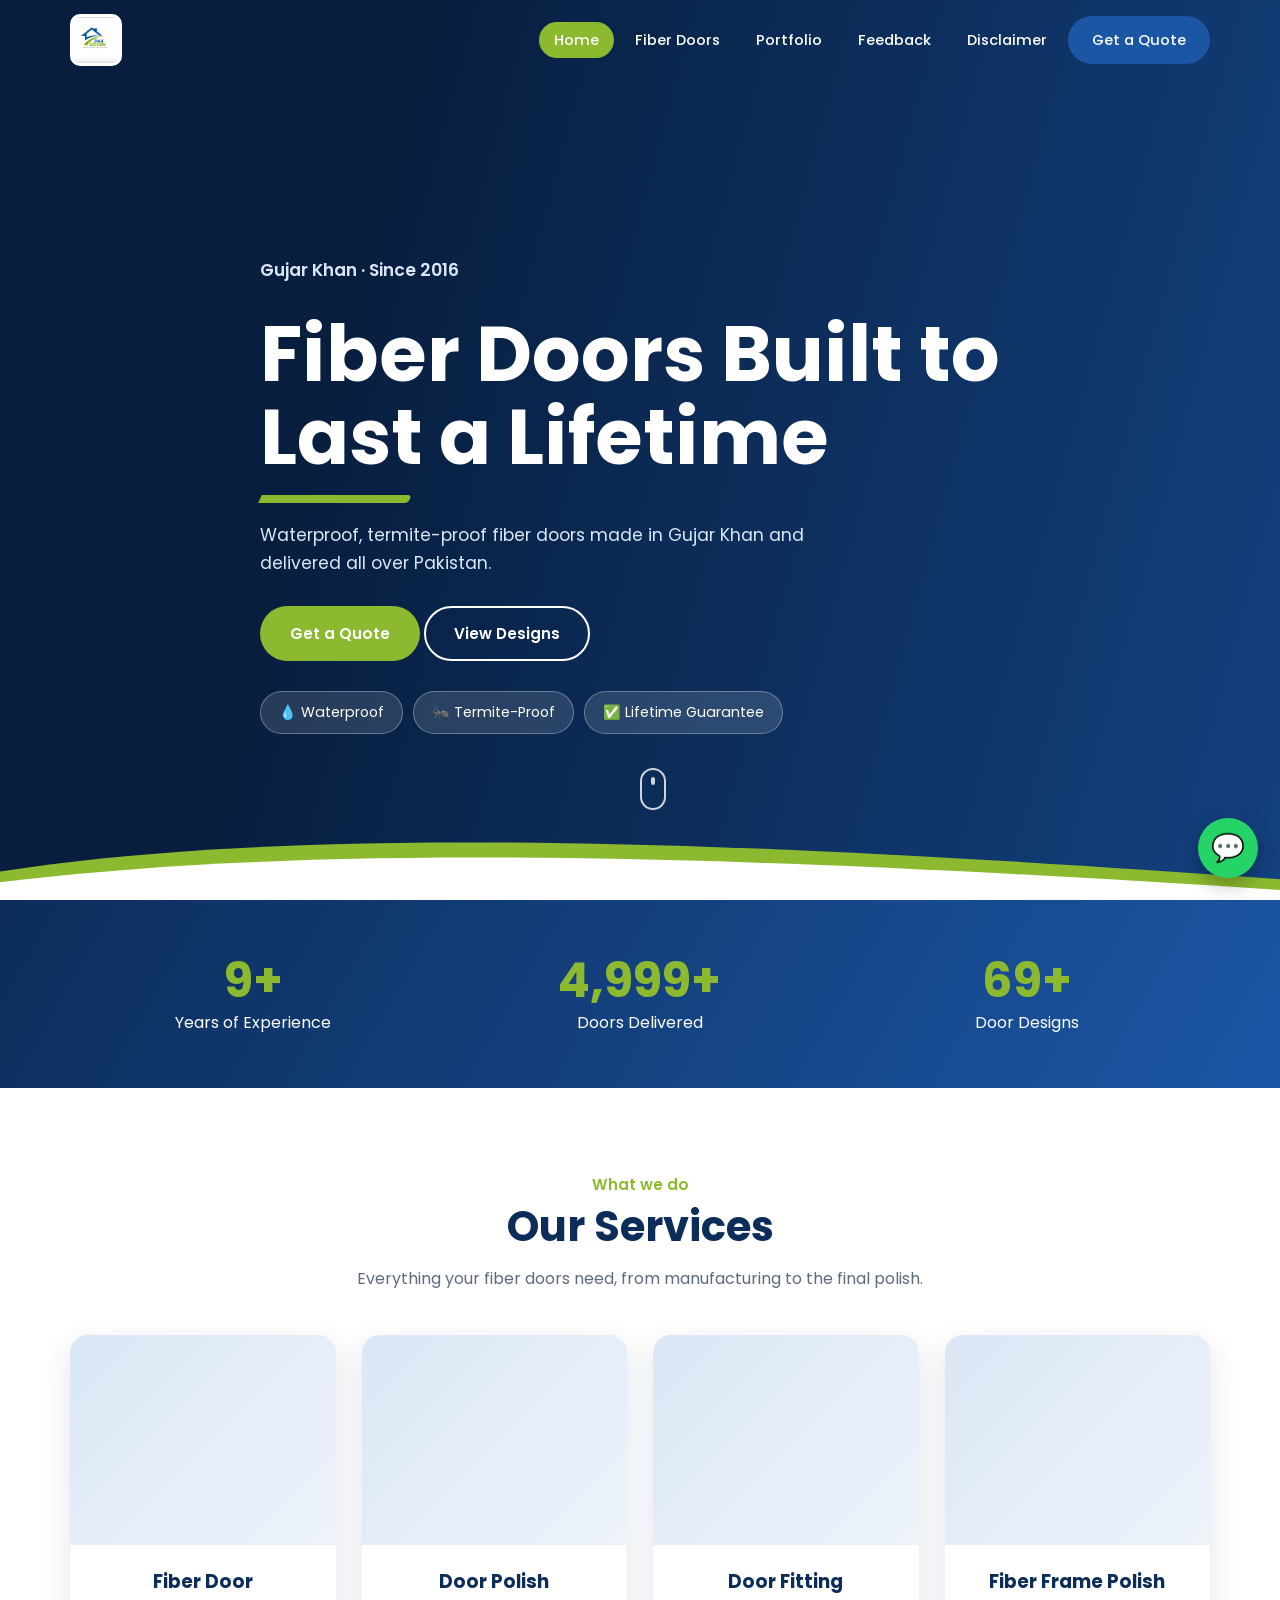
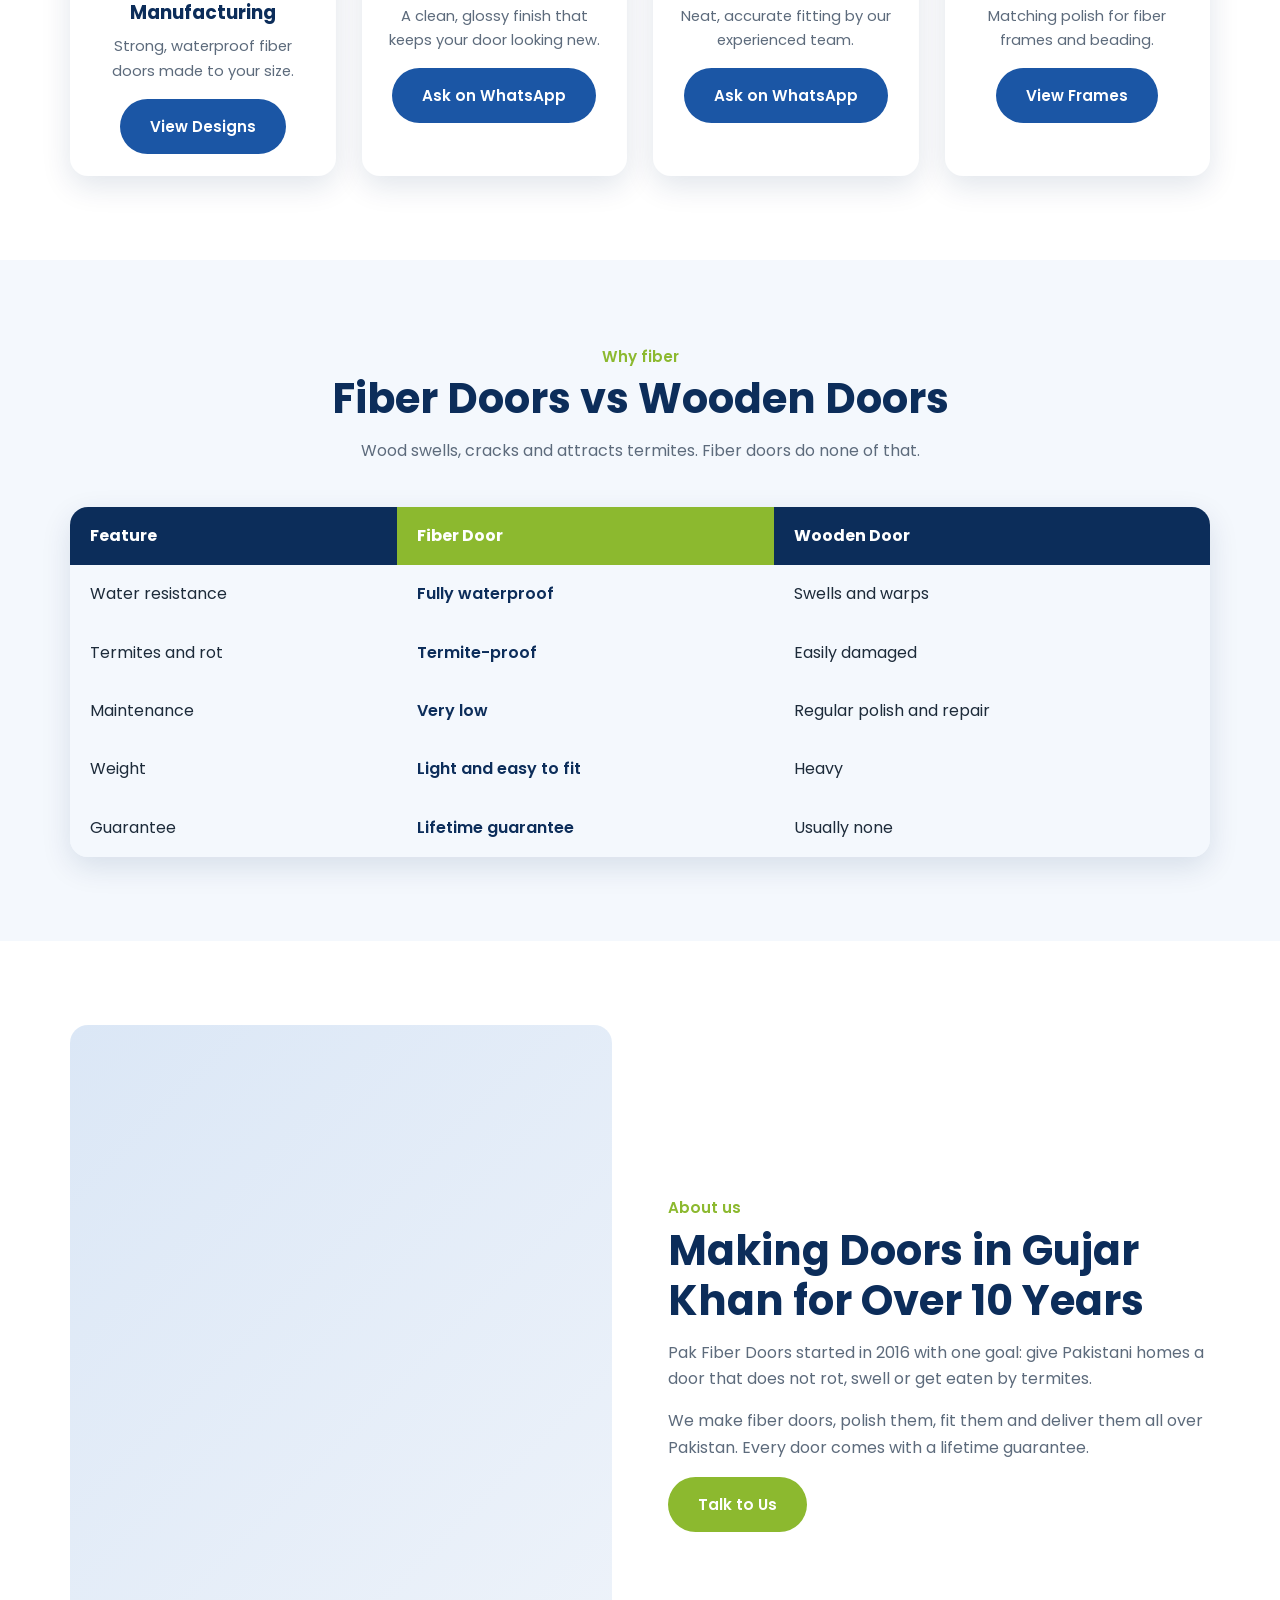
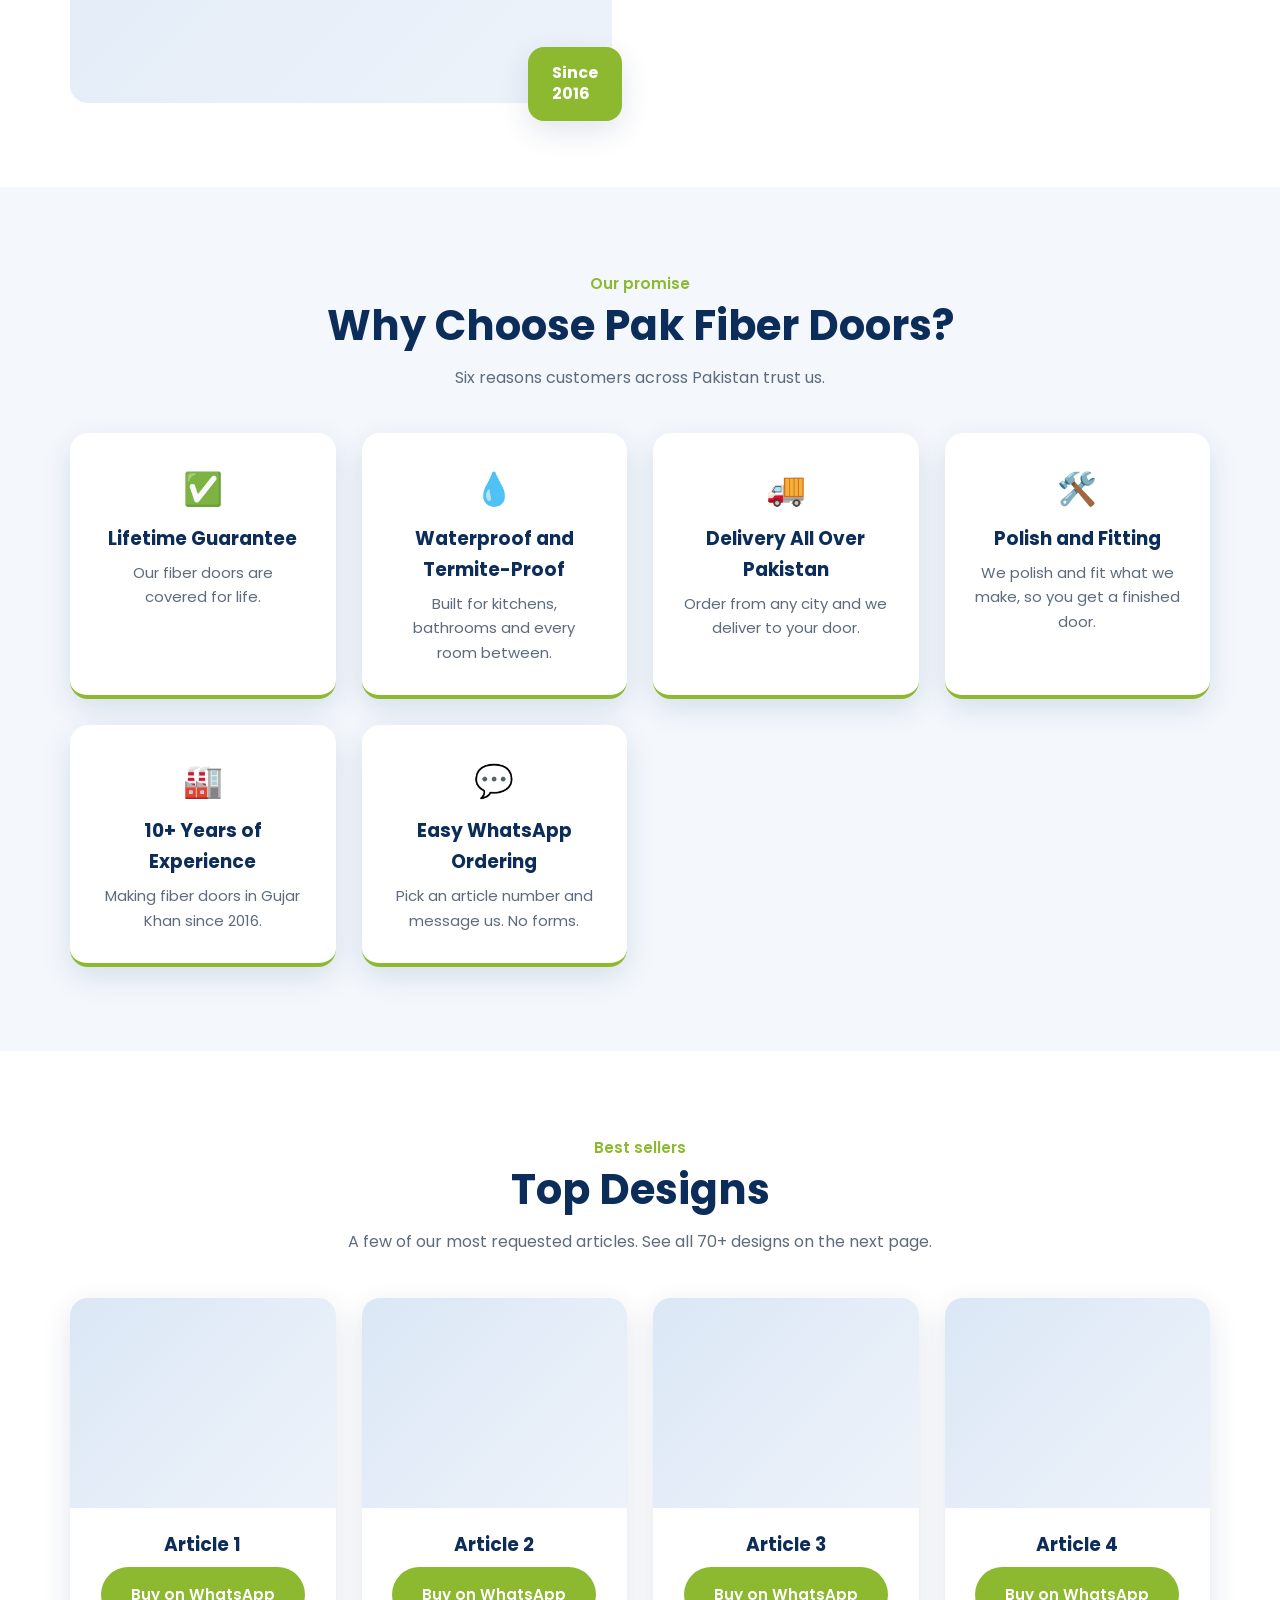
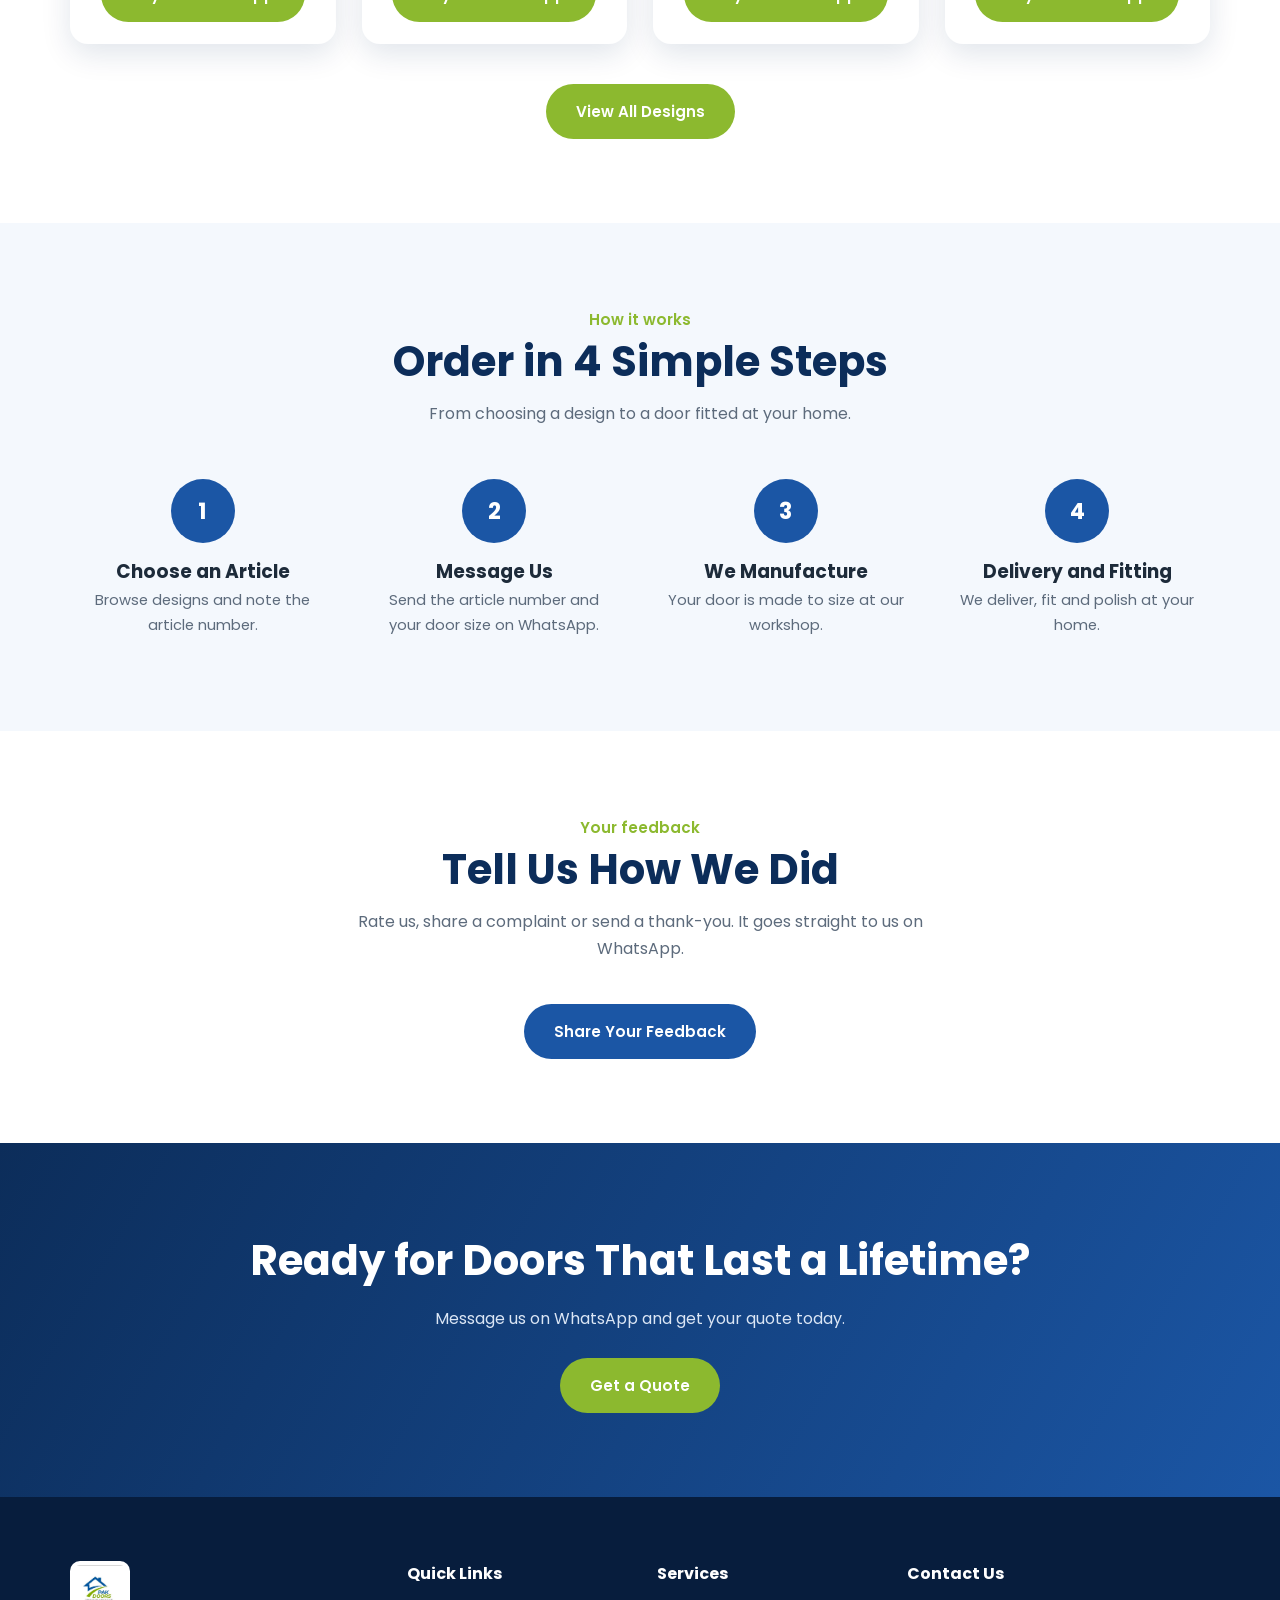
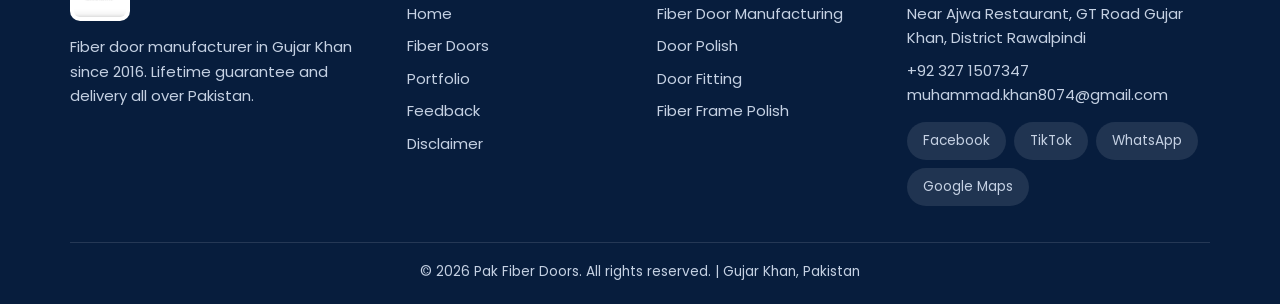
==== index.html @ 3a5806dc "Add initial index.html for Pak Fiber Doors website" ====
<!DOCTYPE html>
<html lang="en"><head><meta charset="UTF-8"><meta name="viewport" content="width=device-width,initial-scale=1">
<title>Pak Fiber Doors | Fiber Door Manufacturer in Gujar Khan, Rawalpindi</title>
<meta name="description" content="Pak Fiber Doors makes waterproof, termite-proof fiber doors in Gujar Khan since 2016. Lifetime guarantee, door polish, fitting and delivery all over Pakistan.">
<meta name="keywords" content="fiber doors Gujar Khan, fiber door manufacturer Pakistan, fiber doors Rawalpindi, waterproof doors, door polish, door fitting">
<meta name="theme-color" content="#1b56a5"><link rel="canonical" href="https://pakfiberdoors.com/"><link rel="icon" href="logo.png">
<meta property="og:type" content="website"><meta property="og:title" content="Pak Fiber Doors | Fiber Door Manufacturer in Gujar Khan"><meta property="og:description" content="Waterproof, termite-proof fiber doors with a lifetime guarantee. Delivery all over Pakistan."><meta property="og:url" content="https://pakfiberdoors.com/"><meta property="og:image" content="https://pakfiberdoors.com/heroimage.png">
<script type="application/ld+json">{"@context":"https://schema.org","@type":"LocalBusiness","name":"Pak Fiber Doors","url":"https://pakfiberdoors.com/","logo":"https://pakfiberdoors.com/logo.png","image":"https://pakfiberdoors.com/heroimage.png","telephone":"+923271507347","email":"muhammad.khan8074@gmail.com","foundingDate":"2016","description":"Fiber door manufacturer in Gujar Khan with delivery all over Pakistan.","address":{"@type":"PostalAddress","streetAddress":"Near Ajwa Restaurant, GT Road","addressLocality":"Gujar Khan","addressRegion":"Punjab","addressCountry":"PK"},"areaServed":"Pakistan","hasMap":"https://maps.app.goo.gl/4qoaEpdtwNsGnyup7","sameAs":["https://www.facebook.com/share/1GywPajAZC/","https://www.tiktok.com/@pak.fiber.door"]}</script>
<link rel="preconnect" href="https://fonts.googleapis.com"><link rel="preconnect" href="https://fonts.gstatic.com" crossorigin><link href="https://fonts.googleapis.com/css2?family=Poppins:wght@400;500;600;700&display=swap" rel="stylesheet"><link rel="stylesheet" href="style.css"></head>
<body data-p="home"><header id="nav"></header>
<main>
<section class="hero"><div class="w hc"><p class="tag up">Gujar Khan · Since 2016</p><h1 class="up" style="--d:.15s">Fiber Doors Built to Last a Lifetime</h1><p class="up" style="--d:.3s">Waterproof, termite-proof fiber doors made in Gujar Khan and delivered all over Pakistan.</p><div class="up" style="--d:.45s"><a class="btn b-g" data-wa="Hi! I want a quote from Pak Fiber Doors.">Get a Quote</a> <a class="btn b-o" href="fiber-doors.html">View Designs</a></div><div class="chs up" style="--d:.6s"><span class="ch">💧 Waterproof</span><span class="ch">🐜 Termite-Proof</span><span class="ch">✅ Lifetime Guarantee</span></div></div><div class="sd"></div><div class="sw"><svg viewBox="0 0 1440 90" preserveAspectRatio="none" width="100%" height="70"><path fill="#8cb92f" d="M0 90V52C320 -4 760 6 1440 62V90Z"/><path fill="#fff" d="M0 90V66C340 18 780 26 1440 76V90Z"/></svg></div></section>
<section class="st"><div class="w sg"><div class="rv"><b data-c="10" data-s="+">0</b>Years of Experience</div><div class="rv" style="--d:.15s"><b data-c="5000" data-s="+">0</b>Doors Delivered</div><div class="rv" style="--d:.3s"><b data-c="70" data-s="+">0</b>Door Designs</div></div></section>
<section id="services"><div class="w ctr"><span class="tag rv">What we do</span><h2 class="t rv">Our Services</h2><p class="rv">Everything your fiber doors need, from manufacturing to the final polish.</p>
<div class="g4">
<div class="cd rv"><div class="iw"><div style="background:url(card1.png) center/cover"></div></div><div class="tx"><h3>Fiber Door Manufacturing</h3><p>Strong, waterproof fiber doors made to your size.</p><a class="btn b-b" href="fiber-doors.html">View Designs</a></div></div>
<div class="cd rv" style="--d:.12s"><div class="iw"><div style="background:url(card2.png) center/cover"></div></div><div class="tx"><h3>Door Polish</h3><p>A clean, glossy finish that keeps your door looking new.</p><a class="btn b-b" data-wa="Hi! I want to know about the door polish service.">Ask on WhatsApp</a></div></div>
<div class="cd rv" style="--d:.24s"><div class="iw"><div style="background:url(card3.png) center/cover"></div></div><div class="tx"><h3>Door Fitting</h3><p>Neat, accurate fitting by our experienced team.</p><a class="btn b-b" data-wa="Hi! I want to know about the door fitting service.">Ask on WhatsApp</a></div></div>
<div class="cd rv" style="--d:.36s"><div class="iw"><div style="background:url(card4.png) center/cover"></div></div><div class="tx"><h3>Fiber Frame Polish</h3><p>Matching polish for fiber frames and beading.</p><a class="btn b-b" href="fiber-doors.html#frame">View Frames</a></div></div>
</div></div></section>
<section class="alt"><div class="w ctr"><span class="tag rv">Why fiber</span><h2 class="t rv">Fiber Doors vs Wooden Doors</h2><p class="rv">Wood swells, cracks and attracts termites. Fiber doors do none of that.</p>
<div class="tw rv"><table><tr><th>Feature</th><th class="f">Fiber Door</th><th>Wooden Door</th></tr><tr><td>Water resistance</td><td class="f">Fully waterproof</td><td>Swells and warps</td></tr><tr><td>Termites and rot</td><td class="f">Termite-proof</td><td>Easily damaged</td></tr><tr><td>Maintenance</td><td class="f">Very low</td><td>Regular polish and repair</td></tr><tr><td>Weight</td><td class="f">Light and easy to fit</td><td>Heavy</td></tr><tr><td>Guarantee</td><td class="f">Lifetime guarantee</td><td>Usually none</td></tr></table></div></div></section>
<section><div class="w ab"><div class="pic rv l"><div><img src="about.png" alt="Pak Fiber Doors workshop in Gujar Khan" loading="lazy" onerror="this.style.display='none'"></div><span class="bdg">Since<br>2016</span></div><div class="rv r"><span class="tag">About us</span><h2 class="t">Making Doors in Gujar Khan for Over 10 Years</h2><p>Pak Fiber Doors started in 2016 with one goal: give Pakistani homes a door that does not rot, swell or get eaten by termites.</p><p>We make fiber doors, polish them, fit them and deliver them all over Pakistan. Every door comes with a lifetime guarantee.</p><a class="btn b-g" data-wa="Hi! I want to know more about Pak Fiber Doors.">Talk to Us</a></div></div></section>
<section class="alt"><div class="w ctr"><span class="tag rv">Our promise</span><h2 class="t rv">Why Choose Pak Fiber Doors?</h2><p class="rv">Six reasons customers across Pakistan trust us.</p>
<div class="g4 wc"><div class="cd rv"><em>✅</em><h3>Lifetime Guarantee</h3><p>Our fiber doors are covered for life.</p></div><div class="cd rv" style="--d:.1s"><em>💧</em><h3>Waterproof and Termite-Proof</h3><p>Built for kitchens, bathrooms and every room between.</p></div><div class="cd rv" style="--d:.2s"><em>🚚</em><h3>Delivery All Over Pakistan</h3><p>Order from any city and we deliver to your door.</p></div><div class="cd rv" style="--d:.3s"><em>🛠️</em><h3>Polish and Fitting</h3><p>We polish and fit what we make, so you get a finished door.</p></div><div class="cd rv" style="--d:.4s"><em>🏭</em><h3>10+ Years of Experience</h3><p>Making fiber doors in Gujar Khan since 2016.</p></div><div class="cd rv" style="--d:.5s"><em>💬</em><h3>Easy WhatsApp Ordering</h3><p>Pick an article number and message us. No forms.</p></div></div></div></section>
<section><div class="w ctr"><span class="tag rv">Best sellers</span><h2 class="t rv">Top Designs</h2><p class="rv">A few of our most requested articles. See all 70+ designs on the next page.</p>
<div class="g4" id="top"></div><div class="rv" style="margin-top:40px"><a class="btn b-g" href="fiber-doors.html">View All Designs</a></div></div></section>
<section class="alt"><div class="w ctr"><span class="tag rv">How it works</span><h2 class="t rv">Order in 4 Simple Steps</h2><p class="rv">From choosing a design to a door fitted at your home.</p>
<div class="g4"><div class="stp rv"><i>1</i><h3>Choose an Article</h3><p>Browse designs and note the article number.</p></div><div class="stp rv" style="--d:.15s"><i>2</i><h3>Message Us</h3><p>Send the article number and your door size on WhatsApp.</p></div><div class="stp rv" style="--d:.3s"><i>3</i><h3>We Manufacture</h3><p>Your door is made to size at our workshop.</p></div><div class="stp rv" style="--d:.45s"><i>4</i><h3>Delivery and Fitting</h3><p>We deliver, fit and polish at your home.</p></div></div></div></section>
<section><div class="w ctr"><span class="tag rv">Your feedback</span><h2 class="t rv">Tell Us How We Did</h2><p class="rv">Rate us, share a complaint or send a thank-you. It goes straight to us on WhatsApp.</p><a class="btn b-b rv" href="feedback.html">Share Your Feedback</a></div></section>
<section class="cta"><div class="w"><h2 class="rv">Ready for Doors That Last a Lifetime?</h2><p class="rv">Message us on WhatsApp and get your quote today.</p><a class="btn b-g rv" data-wa="Hi! I want a quote from Pak Fiber Doors.">Get a Quote</a></div></section>
</main><footer class="ft" id="foot"></footer>
<script src="script.js"></script>
<script>$('#top').innerHTML=[1,2,3,4].map(i=>`<div class="cd rv" style="--d:${i*.1}s"><div class="iw"><img src="article${i}.png" alt="Fiber door Article ${i} - Pak Fiber Doors" loading="lazy" onerror="this.style.opacity=0"></div><div class="tx"><h3>Article ${i}</h3><a class="btn b-g" target="_blank" rel="noopener" href="${L('Hi! I want to buy Article '+i+'.')}">Buy on WhatsApp</a></div></div>`).join('');$$('#top .rv').forEach(e=>io.observe(e))</script>
</body></html>
---- style.css ----
:root{--b:#1b56a5;--bd:#0c2d5a;--g:#8cb92f;--gd:#6f9a1c;--bg:#f4f8fd;--tx:#1d2b3a;--mu:#5d6b7c;--r:18px;--sh:0 10px 30px rgba(12,45,90,.12)}
*{margin:0;padding:0;box-sizing:border-box}html{scroll-behavior:smooth}
body{font-family:'Poppins',system-ui,sans-serif;color:var(--tx);line-height:1.65;overflow-x:hidden;background:#fff}
img{max-width:100%;display:block}a{text-decoration:none;color:inherit}ul{list-style:none}
.w{max-width:1180px;margin:auto;padding:0 20px}section{padding:84px 0}
.tag{color:var(--g);font-weight:600;font-size:.95rem}
h2.t{font-size:clamp(1.8rem,4vw,2.6rem);color:var(--bd);margin:4px 0 14px;line-height:1.2}
.ctr{text-align:center}.ctr>p{max-width:620px;margin:0 auto 42px;color:var(--mu)}
.btn{display:inline-flex;align-items:center;gap:8px;padding:13px 28px;border-radius:50px;font-weight:600;border:2px solid transparent;cursor:pointer;transition:.3s;font-size:.95rem;font-family:inherit}
.b-g{background:var(--g);color:#fff}.b-g:hover{background:var(--gd);transform:translateY(-3px);box-shadow:0 8px 22px rgba(140,185,47,.55)}
.b-o{border-color:#fff;color:#fff}.b-o:hover{background:#fff;color:var(--b);transform:translateY(-3px)}
.b-b{background:var(--b);color:#fff}.b-b:hover{background:var(--bd);transform:translateY(-3px)}
#nav{position:fixed;top:0;left:0;right:0;z-index:100;transition:.35s;padding:14px 0}
#nav.sc{background:rgba(255,255,255,.96);box-shadow:0 4px 20px rgba(0,0,0,.09);padding:7px 0;backdrop-filter:blur(8px)}
.nv{display:flex;align-items:center;justify-content:space-between}.nv img{height:52px;background:#fff;border-radius:10px;padding:3px}
.nl{display:flex;gap:6px;align-items:center}.nl a{padding:8px 15px;border-radius:30px;font-weight:500;font-size:.92rem;color:#fff;transition:.3s}
#nav.sc .nl a{color:var(--bd)}.nl a:hover,.nl a.on{background:var(--g);color:#fff!important}.nl a.btn{background:var(--b);color:#fff!important;padding:10px 22px}
.hb{display:none;background:none;border:0;color:#fff;font-size:1.9rem;cursor:pointer;z-index:102}#nav.sc .hb{color:var(--bd)}.hb.o{color:#fff!important}
.hero{min-height:100vh;display:flex;align-items:center;position:relative;color:#fff;background:var(--bd);overflow:hidden}
.hero::before{content:'';position:absolute;inset:0;background:url(heroimage.png) center/cover;animation:kb 20s ease-in-out infinite alternate}
.hero::after{content:'';position:absolute;inset:0;background:linear-gradient(105deg,rgba(7,29,61,.94) 28%,rgba(27,86,165,.5))}
.hc{position:relative;z-index:2;padding-top:90px}.hc p{max-width:560px;font-size:1.08rem;color:#dbe6f5;margin-bottom:28px}
.hero h1{font-size:clamp(2.5rem,7vw,4.8rem);line-height:1.08;margin:12px 0 18px;max-width:760px}
.hero h1::after{content:'';display:block;width:150px;height:8px;margin-top:16px;border-radius:0 40px 40px 0;background:var(--g);transform:skewX(-25deg);animation:gr 1.2s .9s both}
.chs{display:flex;flex-wrap:wrap;gap:10px;margin-top:30px}.ch{padding:9px 18px;border-radius:40px;background:rgba(255,255,255,.13);backdrop-filter:blur(8px);border:1px solid rgba(255,255,255,.3);font-size:.88rem}
.sw{position:absolute;bottom:-1px;left:0;width:100%;line-height:0;z-index:3}.sd{position:absolute;bottom:90px;left:50%;width:26px;height:42px;border:2px solid #fff;border-radius:20px;z-index:3;opacity:.8}.sd::after{content:'';position:absolute;top:7px;left:50%;width:4px;height:8px;margin-left:-2px;background:#fff;border-radius:3px;animation:sc 1.6s infinite}
.bn{padding:150px 0 90px;text-align:center;color:#fff;position:relative;background:var(--bd)}.bn::before{content:'';position:absolute;inset:0;background:linear-gradient(120deg,rgba(7,29,61,.95),rgba(27,86,165,.85)),url(heroimage.png) center/cover}.bn .w{position:relative}.bn h1{font-size:clamp(2rem,5vw,3.2rem)}.bn p{color:#dbe6f5;max-width:600px;margin:10px auto 0}
.st{background:linear-gradient(120deg,var(--bd),var(--b));color:#fff;padding:52px 0}.sg{display:grid;grid-template-columns:repeat(3,1fr);gap:20px;text-align:center}.sg b{display:block;font-size:clamp(2rem,5vw,3rem);color:var(--g);line-height:1.2}
.g4{display:grid;grid-template-columns:repeat(auto-fit,minmax(250px,1fr));gap:26px}
.cd{background:#fff;border-radius:var(--r);box-shadow:var(--sh);overflow:hidden;transition:.4s}.cd:hover{transform:translateY(-10px);box-shadow:0 22px 44px rgba(12,45,90,.2)}
.iw{overflow:hidden;height:210px;background:linear-gradient(135deg,#dbe7f6,#eef3fa)}.iw img,.iw div{width:100%;height:100%;object-fit:cover;transition:.6s}.cd:hover .iw img,.cd:hover .iw div{transform:scale(1.1)}
.tx{padding:22px}.tx h3{color:var(--bd);margin-bottom:6px}.tx p{color:var(--mu);font-size:.92rem;margin-bottom:16px}
.tw{overflow-x:auto;border-radius:var(--r);box-shadow:var(--sh)}table{width:100%;border-collapse:collapse;min-width:560px}th,td{padding:16px 20px;text-align:left}th{background:var(--bd);color:#fff}th.f{background:var(--g)}tr:nth-child(even) td{background:var(--bg)}td.f{font-weight:600;color:var(--bd)}
.ab{display:grid;grid-template-columns:1fr 1fr;gap:56px;align-items:center}.pic{position:relative}.pic div{aspect-ratio:4/5;border-radius:var(--r);background:linear-gradient(135deg,#dbe7f6,#eef3fa);overflow:hidden}.pic img{width:100%;height:100%;object-fit:cover}
.bdg{position:absolute;bottom:-18px;right:-10px;background:var(--g);color:#fff;padding:16px 24px;border-radius:16px;font-weight:700;box-shadow:var(--sh);animation:fl 3s ease-in-out infinite;line-height:1.3}
.ab p{color:var(--mu);margin-bottom:16px}.alt{background:var(--bg)}
.wc .cd{padding:30px;border-bottom:4px solid var(--g)}.wc em{font-style:normal;font-size:2rem;display:block;margin-bottom:8px}.wc h3{color:var(--bd);margin-bottom:6px}.wc p{color:var(--mu);font-size:.93rem}
.stp{text-align:center;padding:10px}.stp i{display:grid;place-items:center;width:64px;height:64px;margin:0 auto 14px;border-radius:50%;background:var(--b);color:#fff;font:700 1.4rem 'Poppins';font-style:normal;transition:.4s}.stp:hover i{background:var(--g);transform:rotate(360deg)}.stp p{color:var(--mu);font-size:.92rem}
.cta{background:linear-gradient(120deg,var(--bd),var(--b));color:#fff;text-align:center;padding:84px 0}.cta h2{font-size:clamp(1.8rem,4vw,2.6rem);margin-bottom:10px}.cta p{color:#dbe6f5;margin-bottom:26px}
.ft{background:#071d3d;color:#c5d1e3;padding:64px 0 20px}.fg{display:grid;grid-template-columns:1.4fr 1fr 1fr 1.4fr;gap:34px}.ft h4{color:#fff;margin-bottom:14px}.ft li,.ft p{margin-bottom:8px;font-size:.93rem}.ft a:hover{color:var(--g)}
.so{display:flex;flex-wrap:wrap;gap:8px;margin-top:14px}.so a{padding:8px 16px;border-radius:30px;background:rgba(255,255,255,.1);font-size:.85rem;transition:.3s}.so a:hover{background:var(--g);color:#fff;transform:translateY(-3px)}
.cp{border-top:1px solid rgba(255,255,255,.12);margin-top:36px;padding-top:18px;text-align:center;font-size:.85rem}
.wa{position:fixed;bottom:22px;right:22px;width:60px;height:60px;border-radius:50%;background:#25d366;display:grid;place-items:center;font-size:1.7rem;z-index:90;box-shadow:0 6px 20px rgba(0,0,0,.3);animation:pl 2s infinite}.wa:hover{transform:scale(1.12)}
.up2{position:fixed;bottom:94px;right:30px;width:44px;height:44px;border-radius:50%;background:var(--b);color:#fff;border:0;cursor:pointer;font-size:1.2rem;z-index:90;opacity:0;pointer-events:none;transition:.3s}.up2.s{opacity:1;pointer-events:auto}
.rv{opacity:0;transform:translateY(40px);transition:opacity .8s,transform .8s;transition-delay:var(--d,0s)}.rv.l{transform:translateX(-50px)}.rv.r{transform:translateX(50px)}.rv.in{opacity:1;transform:none}
.up{opacity:0;animation:up .9s var(--d,0s) forwards}
.tl{display:flex;flex-wrap:wrap;gap:14px;justify-content:space-between;align-items:center;margin-bottom:30px}.fl button{padding:10px 22px;border-radius:30px;border:2px solid var(--b);background:#fff;color:var(--b);font:600 .92rem 'Poppins';cursor:pointer;transition:.3s;margin:3px}.fl button.on,.fl button:hover{background:var(--b);color:#fff}
.tl input{padding:12px 20px;border-radius:30px;border:2px solid #d5e0ee;font:inherit;min-width:230px;outline:0}.tl input:focus{border-color:var(--g)}
.art{animation:pop .5s}.art .iw{height:auto;aspect-ratio:3/4;cursor:zoom-in}.art .tx{text-align:center}.art .btn{padding:10px 20px;font-size:.88rem}.em{display:none;text-align:center;color:var(--mu);padding:40px}
.pg{display:grid;grid-template-columns:repeat(auto-fill,minmax(220px,1fr));grid-auto-rows:200px;grid-auto-flow:dense;gap:14px}
.pg a{border-radius:14px;overflow:hidden;position:relative;background:linear-gradient(135deg,#dbe7f6,#eef3fa);cursor:zoom-in;display:block}.pg img{width:100%;height:100%;object-fit:cover;transition:.6s}.pg a:hover img{transform:scale(1.1)}
.pg a::after{content:'🔍';position:absolute;inset:0;display:grid;place-items:center;font-size:1.8rem;background:rgba(12,45,90,.45);opacity:0;transition:.3s}.pg a:hover::after{opacity:1}
.pg .t{grid-row:span 2}.pg .w2{grid-column:span 2}.pg .bx{grid-column:span 2;grid-row:span 2}
#lb{position:fixed;inset:0;background:rgba(5,20,45,.95);z-index:300;display:none;align-items:center;justify-content:center;flex-direction:column;gap:14px;padding:20px}#lb.o{display:flex}
#lb img{max-width:92vw;max-height:74vh;border-radius:12px;animation:zi .3s}#lb b{color:#fff;font-size:1.1rem}
#lb button{position:absolute;background:rgba(255,255,255,.15);color:#fff;border:0;width:48px;height:48px;border-radius:50%;font-size:1.5rem;cursor:pointer;transition:.3s}#lb button:hover{background:var(--g)}.lx{top:20px;right:20px}.lp{left:16px;top:50%}.ln{right:16px;top:50%}
.leg{max-width:860px;margin:auto}.leg h2{color:var(--bd);margin:28px 0 8px;font-size:1.3rem}.leg p{color:var(--mu)}
a:focus-visible,button:focus-visible,input:focus-visible{outline:3px solid var(--g);outline-offset:3px}
@keyframes kb{to{transform:scale(1.12)}}@keyframes up{from{opacity:0;transform:translateY(35px)}to{opacity:1;transform:none}}@keyframes gr{from{width:0}to{width:150px}}
@keyframes sc{50%{transform:translateY(12px);opacity:.2}}@keyframes fl{50%{transform:translateY(-8px)}}@keyframes pop{from{opacity:0;transform:scale(.92)}}@keyframes zi{from{opacity:0;transform:scale(.9)}}
@keyframes pl{0%{box-shadow:0 0 0 0 rgba(37,211,102,.6)}100%{box-shadow:0 0 0 22px rgba(37,211,102,0)}}
@media(max-width:860px){.hb{display:block}.nl{position:fixed;top:0;right:-100%;height:100vh;width:78%;background:var(--bd);flex-direction:column;justify-content:center;gap:12px;transition:.4s;z-index:101}.nl.o{right:0}.nl a{color:#fff!important;font-size:1.1rem}.ab,.fg{grid-template-columns:1fr}.sd{display:none}section{padding:60px 0}.pg{grid-template-columns:repeat(auto-fill,minmax(150px,1fr));grid-auto-rows:150px}}
@media(prefers-reduced-motion:reduce){*,::before,::after{animation:none!important;transition:none!important}.rv,.up{opacity:1;transform:none}}
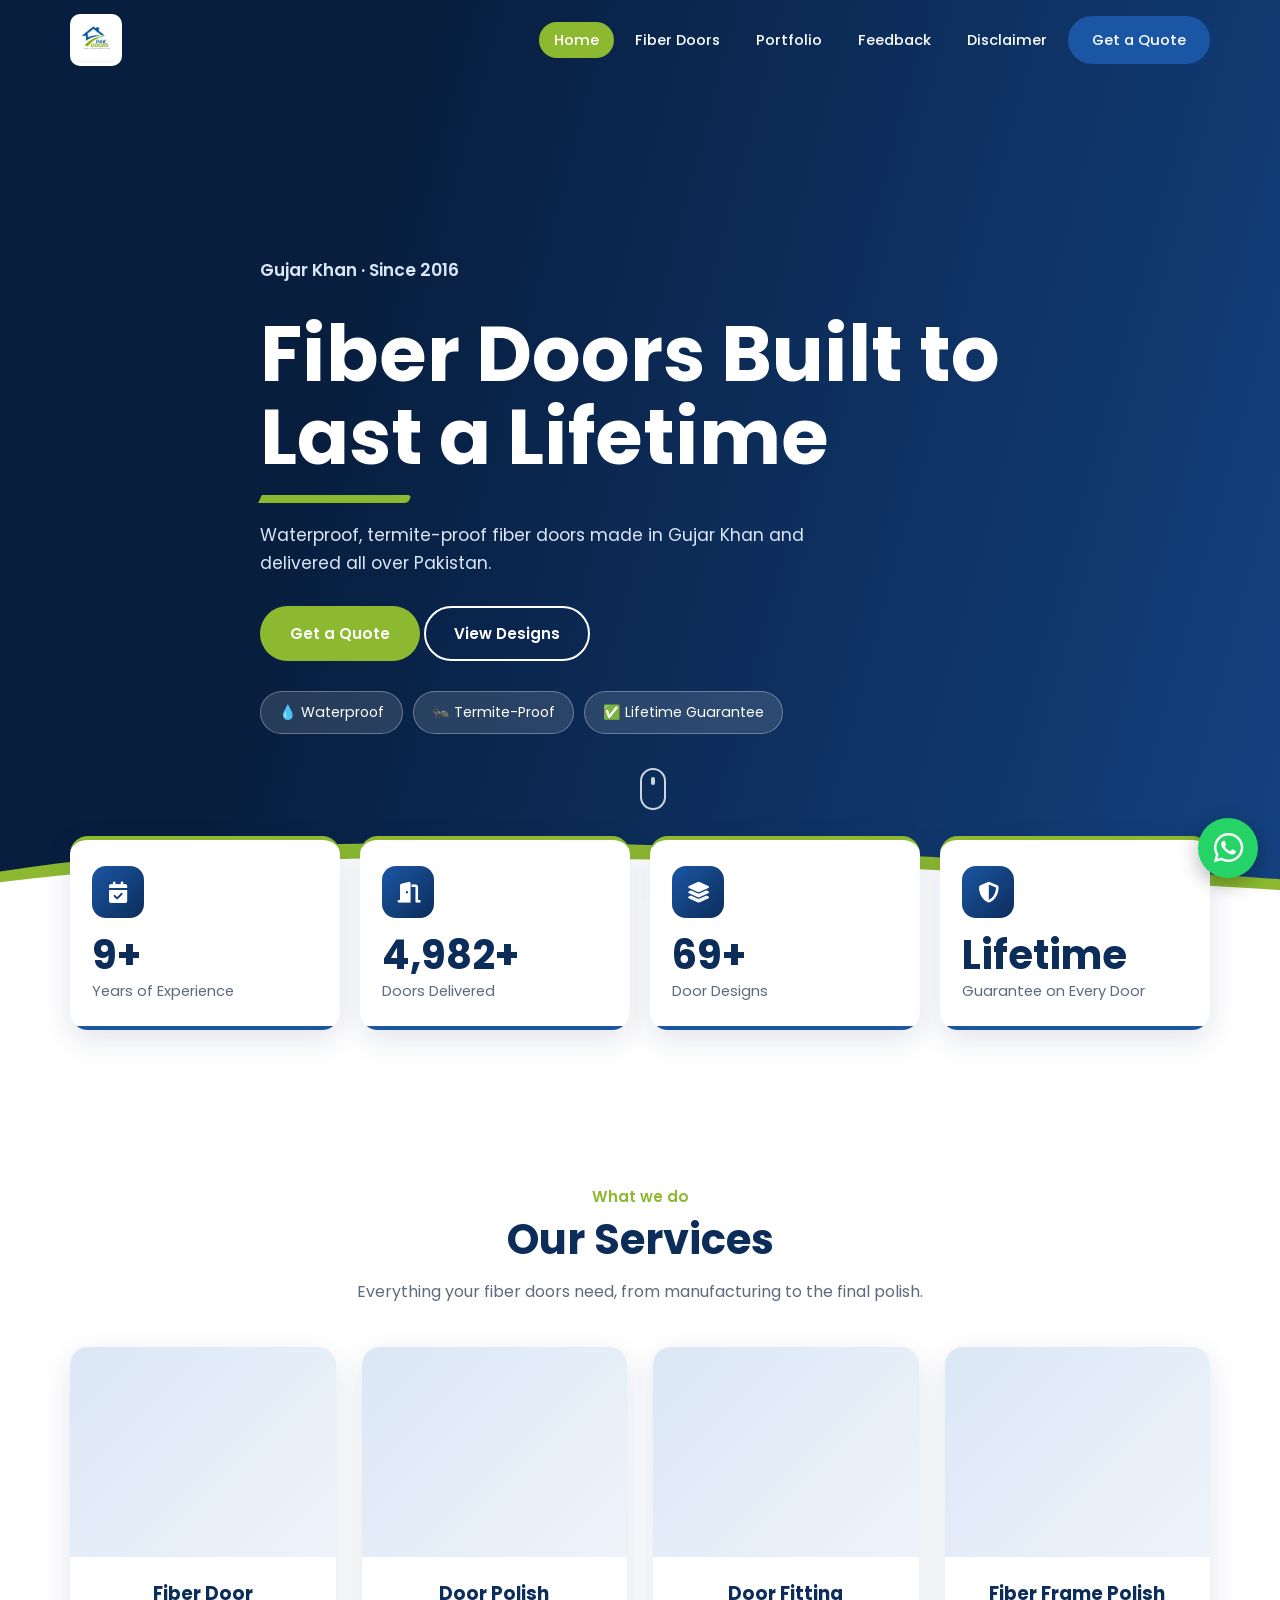
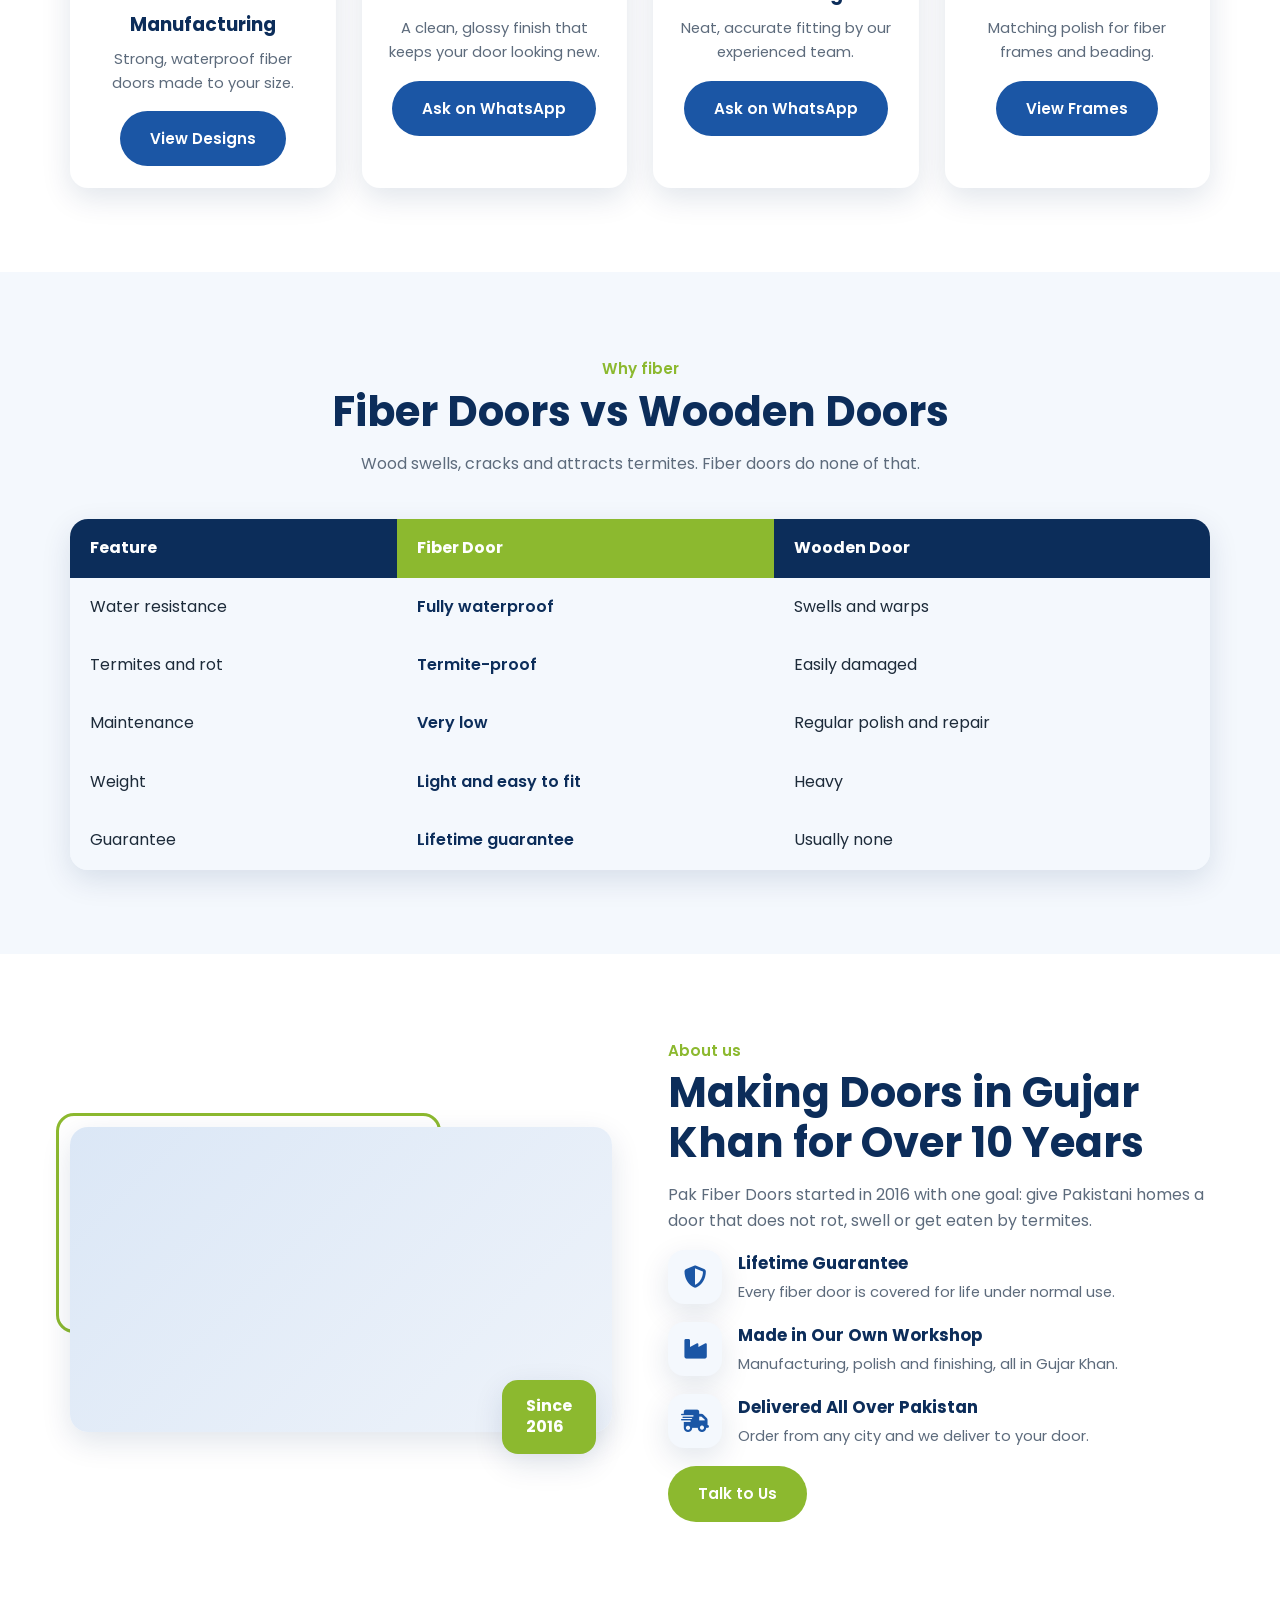
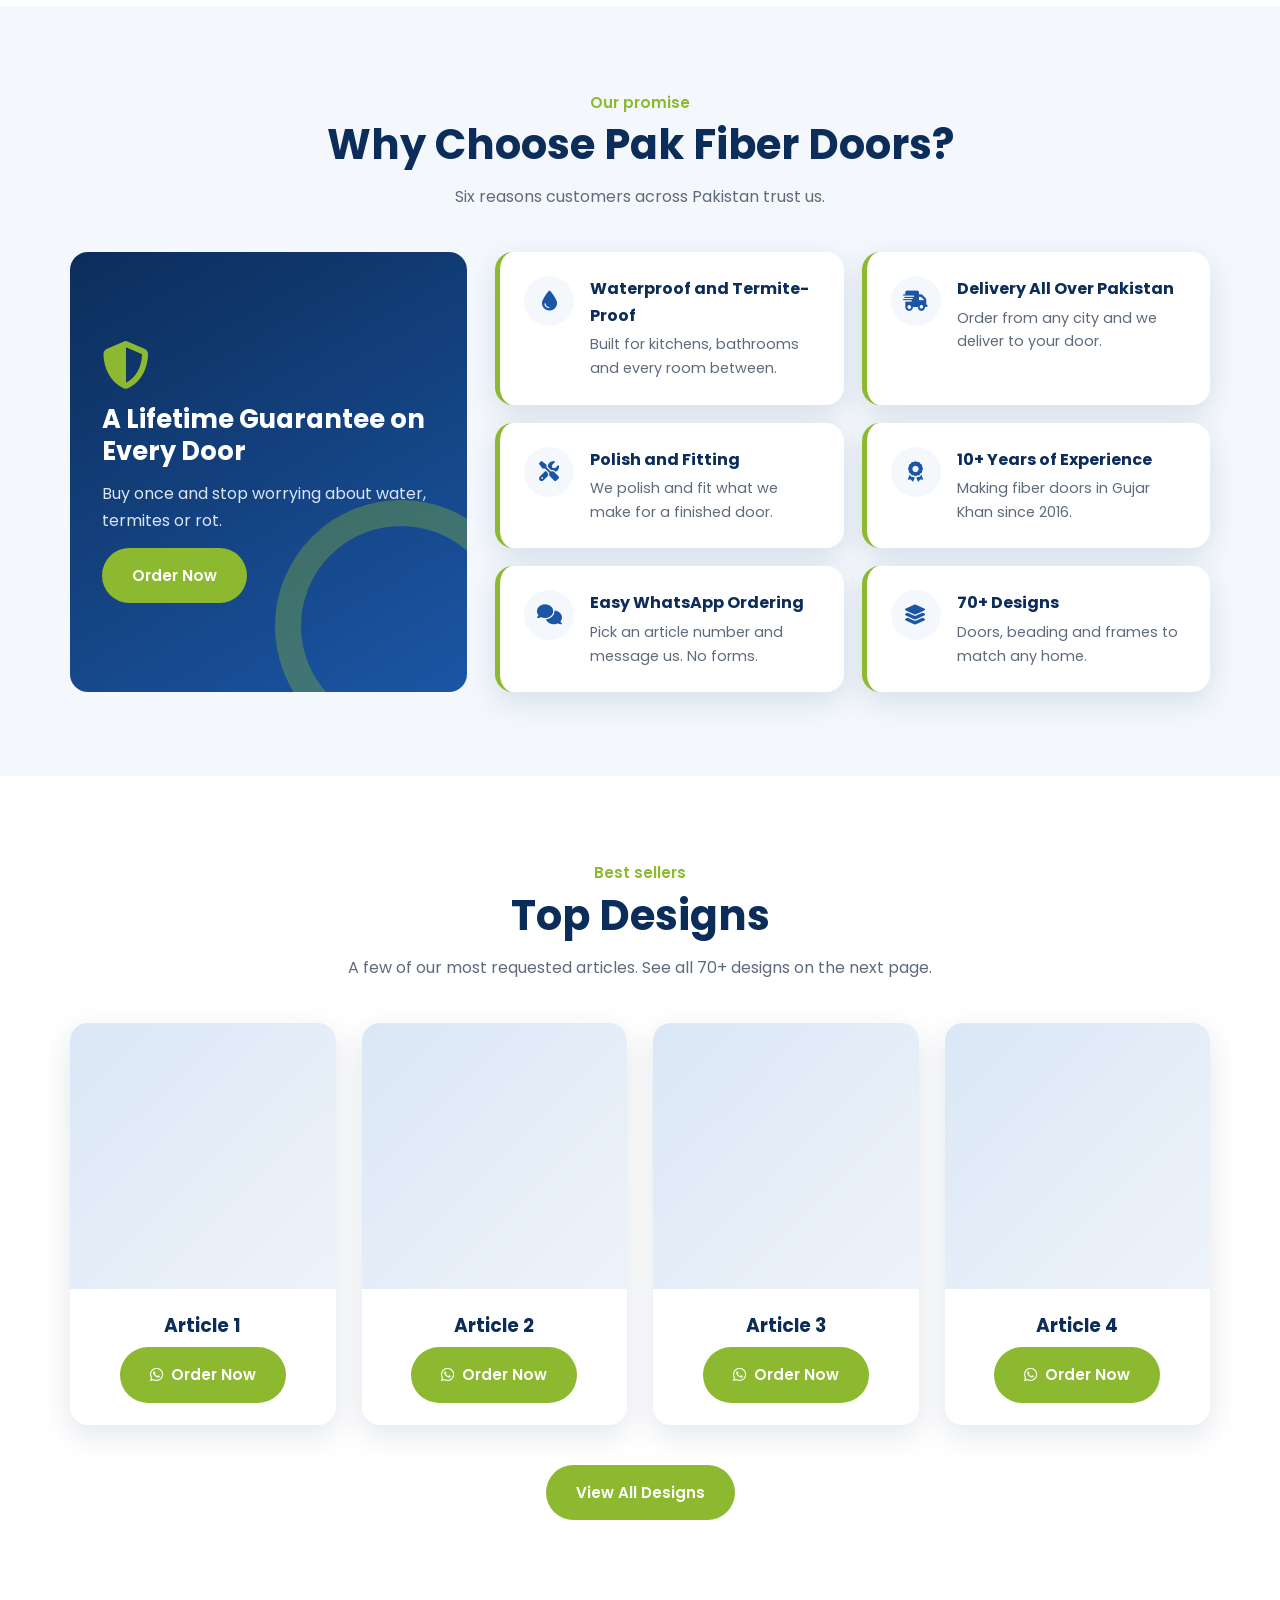
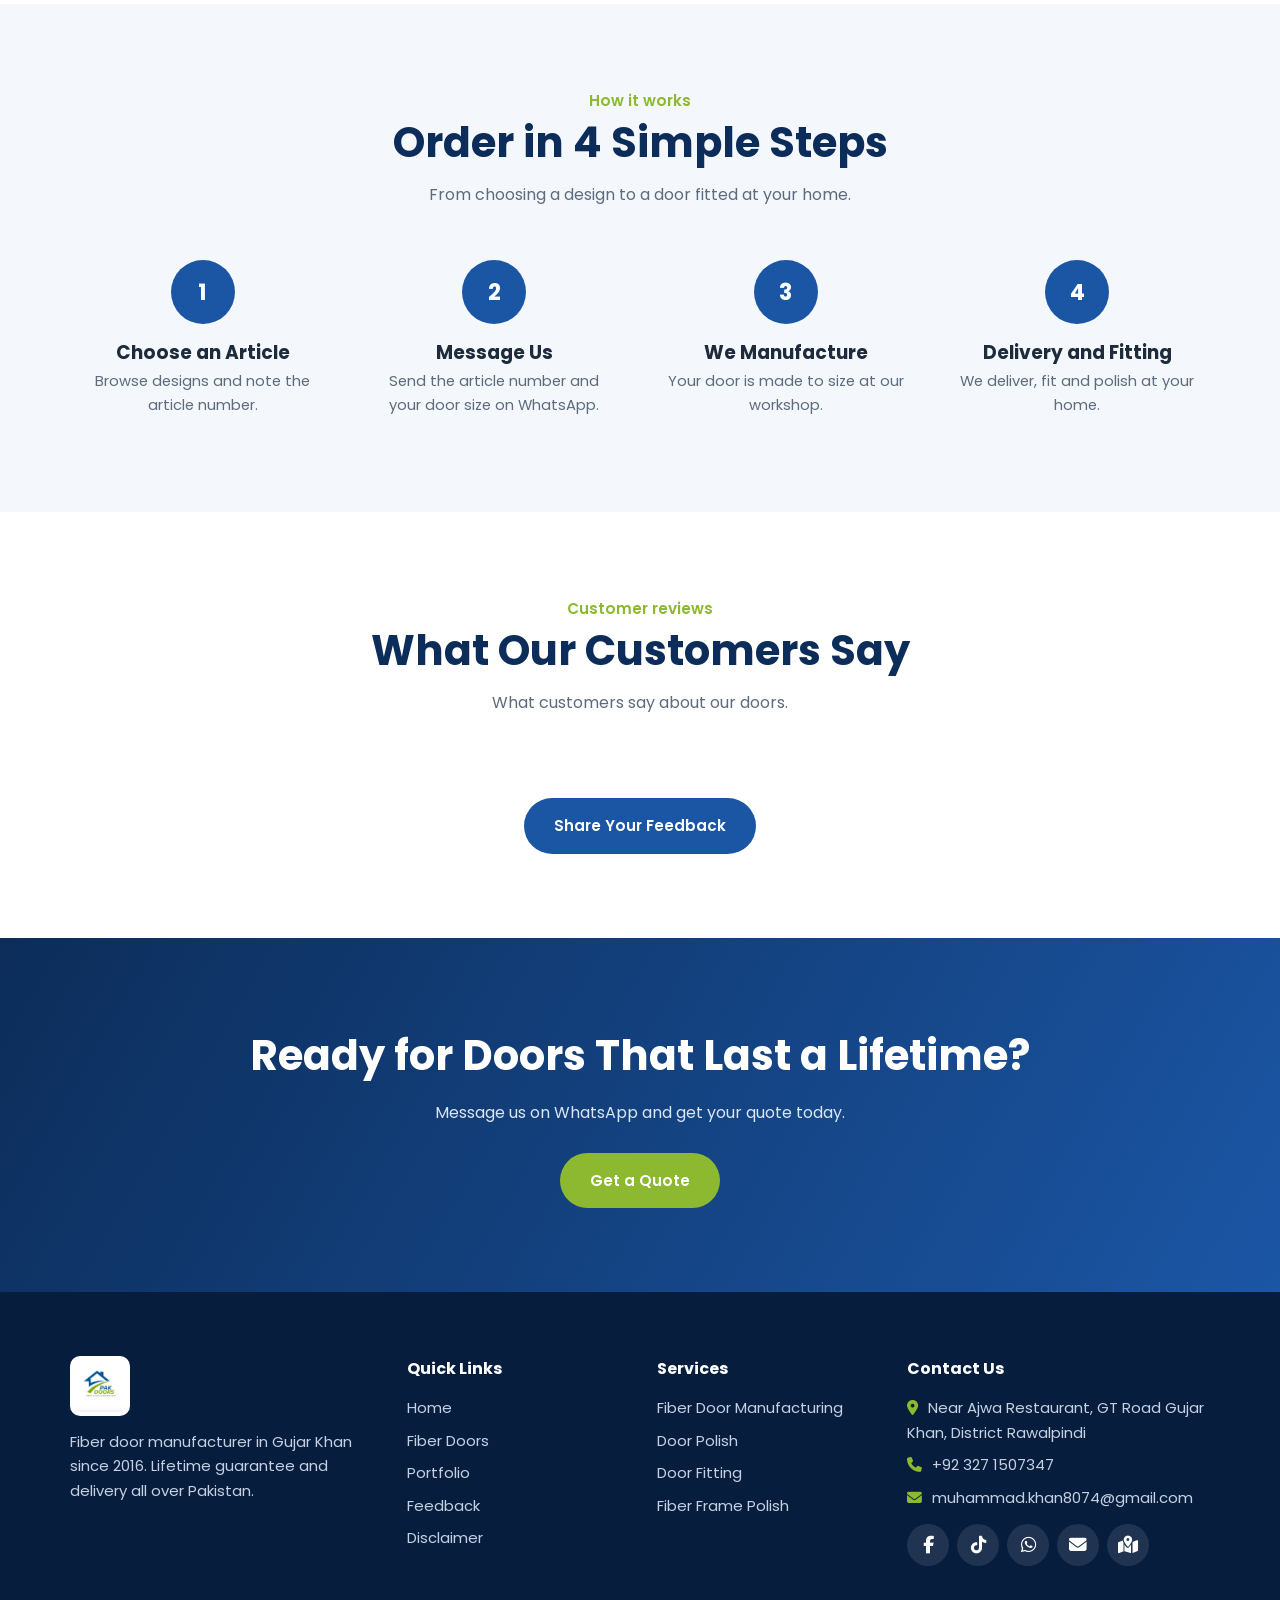
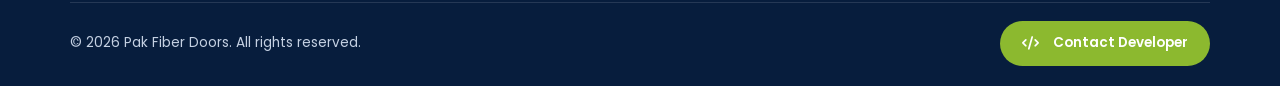
==== commit c458b300: "Add main HTML structure for Pak Fiber Doors This HTML file serves as the main page for Pak Fiber Doo" ====
--- a/index.html
+++ b/index.html
@@ -1,35 +1,430 @@
-<!DOCTYPE html>
-<html lang="en"><head><meta charset="UTF-8"><meta name="viewport" content="width=device-width,initial-scale=1">
-<title>Pak Fiber Doors | Fiber Door Manufacturer in Gujar Khan, Rawalpindi</title>
-<meta name="description" content="Pak Fiber Doors makes waterproof, termite-proof fiber doors in Gujar Khan since 2016. Lifetime guarantee, door polish, fitting and delivery all over Pakistan.">
-<meta name="keywords" content="fiber doors Gujar Khan, fiber door manufacturer Pakistan, fiber doors Rawalpindi, waterproof doors, door polish, door fitting">
-<meta name="theme-color" content="#1b56a5"><link rel="canonical" href="https://pakfiberdoors.com/"><link rel="icon" href="logo.png">
-<meta property="og:type" content="website"><meta property="og:title" content="Pak Fiber Doors | Fiber Door Manufacturer in Gujar Khan"><meta property="og:description" content="Waterproof, termite-proof fiber doors with a lifetime guarantee. Delivery all over Pakistan."><meta property="og:url" content="https://pakfiberdoors.com/"><meta property="og:image" content="https://pakfiberdoors.com/heroimage.png">
-<script type="application/ld+json">{"@context":"https://schema.org","@type":"LocalBusiness","name":"Pak Fiber Doors","url":"https://pakfiberdoors.com/","logo":"https://pakfiberdoors.com/logo.png","image":"https://pakfiberdoors.com/heroimage.png","telephone":"+923271507347","email":"muhammad.khan8074@gmail.com","foundingDate":"2016","description":"Fiber door manufacturer in Gujar Khan with delivery all over Pakistan.","address":{"@type":"PostalAddress","streetAddress":"Near Ajwa Restaurant, GT Road","addressLocality":"Gujar Khan","addressRegion":"Punjab","addressCountry":"PK"},"areaServed":"Pakistan","hasMap":"https://maps.app.goo.gl/4qoaEpdtwNsGnyup7","sameAs":["https://www.facebook.com/share/1GywPajAZC/","https://www.tiktok.com/@pak.fiber.door"]}</script>
-<link rel="preconnect" href="https://fonts.googleapis.com"><link rel="preconnect" href="https://fonts.gstatic.com" crossorigin><link href="https://fonts.googleapis.com/css2?family=Poppins:wght@400;500;600;700&display=swap" rel="stylesheet"><link rel="stylesheet" href="style.css"></head>
-<body data-p="home"><header id="nav"></header>
-<main>
-<section class="hero"><div class="w hc"><p class="tag up">Gujar Khan · Since 2016</p><h1 class="up" style="--d:.15s">Fiber Doors Built to Last a Lifetime</h1><p class="up" style="--d:.3s">Waterproof, termite-proof fiber doors made in Gujar Khan and delivered all over Pakistan.</p><div class="up" style="--d:.45s"><a class="btn b-g" data-wa="Hi! I want a quote from Pak Fiber Doors.">Get a Quote</a> <a class="btn b-o" href="fiber-doors.html">View Designs</a></div><div class="chs up" style="--d:.6s"><span class="ch">💧 Waterproof</span><span class="ch">🐜 Termite-Proof</span><span class="ch">✅ Lifetime Guarantee</span></div></div><div class="sd"></div><div class="sw"><svg viewBox="0 0 1440 90" preserveAspectRatio="none" width="100%" height="70"><path fill="#8cb92f" d="M0 90V52C320 -4 760 6 1440 62V90Z"/><path fill="#fff" d="M0 90V66C340 18 780 26 1440 76V90Z"/></svg></div></section>
-<section class="st"><div class="w sg"><div class="rv"><b data-c="10" data-s="+">0</b>Years of Experience</div><div class="rv" style="--d:.15s"><b data-c="5000" data-s="+">0</b>Doors Delivered</div><div class="rv" style="--d:.3s"><b data-c="70" data-s="+">0</b>Door Designs</div></div></section>
-<section id="services"><div class="w ctr"><span class="tag rv">What we do</span><h2 class="t rv">Our Services</h2><p class="rv">Everything your fiber doors need, from manufacturing to the final polish.</p>
-<div class="g4">
-<div class="cd rv"><div class="iw"><div style="background:url(card1.png) center/cover"></div></div><div class="tx"><h3>Fiber Door Manufacturing</h3><p>Strong, waterproof fiber doors made to your size.</p><a class="btn b-b" href="fiber-doors.html">View Designs</a></div></div>
-<div class="cd rv" style="--d:.12s"><div class="iw"><div style="background:url(card2.png) center/cover"></div></div><div class="tx"><h3>Door Polish</h3><p>A clean, glossy finish that keeps your door looking new.</p><a class="btn b-b" data-wa="Hi! I want to know about the door polish service.">Ask on WhatsApp</a></div></div>
-<div class="cd rv" style="--d:.24s"><div class="iw"><div style="background:url(card3.png) center/cover"></div></div><div class="tx"><h3>Door Fitting</h3><p>Neat, accurate fitting by our experienced team.</p><a class="btn b-b" data-wa="Hi! I want to know about the door fitting service.">Ask on WhatsApp</a></div></div>
-<div class="cd rv" style="--d:.36s"><div class="iw"><div style="background:url(card4.png) center/cover"></div></div><div class="tx"><h3>Fiber Frame Polish</h3><p>Matching polish for fiber frames and beading.</p><a class="btn b-b" href="fiber-doors.html#frame">View Frames</a></div></div>
-</div></div></section>
-<section class="alt"><div class="w ctr"><span class="tag rv">Why fiber</span><h2 class="t rv">Fiber Doors vs Wooden Doors</h2><p class="rv">Wood swells, cracks and attracts termites. Fiber doors do none of that.</p>
-<div class="tw rv"><table><tr><th>Feature</th><th class="f">Fiber Door</th><th>Wooden Door</th></tr><tr><td>Water resistance</td><td class="f">Fully waterproof</td><td>Swells and warps</td></tr><tr><td>Termites and rot</td><td class="f">Termite-proof</td><td>Easily damaged</td></tr><tr><td>Maintenance</td><td class="f">Very low</td><td>Regular polish and repair</td></tr><tr><td>Weight</td><td class="f">Light and easy to fit</td><td>Heavy</td></tr><tr><td>Guarantee</td><td class="f">Lifetime guarantee</td><td>Usually none</td></tr></table></div></div></section>
-<section><div class="w ab"><div class="pic rv l"><div><img src="about.png" alt="Pak Fiber Doors workshop in Gujar Khan" loading="lazy" onerror="this.style.display='none'"></div><span class="bdg">Since<br>2016</span></div><div class="rv r"><span class="tag">About us</span><h2 class="t">Making Doors in Gujar Khan for Over 10 Years</h2><p>Pak Fiber Doors started in 2016 with one goal: give Pakistani homes a door that does not rot, swell or get eaten by termites.</p><p>We make fiber doors, polish them, fit them and deliver them all over Pakistan. Every door comes with a lifetime guarantee.</p><a class="btn b-g" data-wa="Hi! I want to know more about Pak Fiber Doors.">Talk to Us</a></div></div></section>
-<section class="alt"><div class="w ctr"><span class="tag rv">Our promise</span><h2 class="t rv">Why Choose Pak Fiber Doors?</h2><p class="rv">Six reasons customers across Pakistan trust us.</p>
-<div class="g4 wc"><div class="cd rv"><em>✅</em><h3>Lifetime Guarantee</h3><p>Our fiber doors are covered for life.</p></div><div class="cd rv" style="--d:.1s"><em>💧</em><h3>Waterproof and Termite-Proof</h3><p>Built for kitchens, bathrooms and every room between.</p></div><div class="cd rv" style="--d:.2s"><em>🚚</em><h3>Delivery All Over Pakistan</h3><p>Order from any city and we deliver to your door.</p></div><div class="cd rv" style="--d:.3s"><em>🛠️</em><h3>Polish and Fitting</h3><p>We polish and fit what we make, so you get a finished door.</p></div><div class="cd rv" style="--d:.4s"><em>🏭</em><h3>10+ Years of Experience</h3><p>Making fiber doors in Gujar Khan since 2016.</p></div><div class="cd rv" style="--d:.5s"><em>💬</em><h3>Easy WhatsApp Ordering</h3><p>Pick an article number and message us. No forms.</p></div></div></div></section>
-<section><div class="w ctr"><span class="tag rv">Best sellers</span><h2 class="t rv">Top Designs</h2><p class="rv">A few of our most requested articles. See all 70+ designs on the next page.</p>
-<div class="g4" id="top"></div><div class="rv" style="margin-top:40px"><a class="btn b-g" href="fiber-doors.html">View All Designs</a></div></div></section>
-<section class="alt"><div class="w ctr"><span class="tag rv">How it works</span><h2 class="t rv">Order in 4 Simple Steps</h2><p class="rv">From choosing a design to a door fitted at your home.</p>
-<div class="g4"><div class="stp rv"><i>1</i><h3>Choose an Article</h3><p>Browse designs and note the article number.</p></div><div class="stp rv" style="--d:.15s"><i>2</i><h3>Message Us</h3><p>Send the article number and your door size on WhatsApp.</p></div><div class="stp rv" style="--d:.3s"><i>3</i><h3>We Manufacture</h3><p>Your door is made to size at our workshop.</p></div><div class="stp rv" style="--d:.45s"><i>4</i><h3>Delivery and Fitting</h3><p>We deliver, fit and polish at your home.</p></div></div></div></section>
-<section><div class="w ctr"><span class="tag rv">Your feedback</span><h2 class="t rv">Tell Us How We Did</h2><p class="rv">Rate us, share a complaint or send a thank-you. It goes straight to us on WhatsApp.</p><a class="btn b-b rv" href="feedback.html">Share Your Feedback</a></div></section>
-<section class="cta"><div class="w"><h2 class="rv">Ready for Doors That Last a Lifetime?</h2><p class="rv">Message us on WhatsApp and get your quote today.</p><a class="btn b-g rv" data-wa="Hi! I want a quote from Pak Fiber Doors.">Get a Quote</a></div></section>
-</main><footer class="ft" id="foot"></footer>
-<script src="script.js"></script>
-<script>$('#top').innerHTML=[1,2,3,4].map(i=>`<div class="cd rv" style="--d:${i*.1}s"><div class="iw"><img src="article${i}.png" alt="Fiber door Article ${i} - Pak Fiber Doors" loading="lazy" onerror="this.style.opacity=0"></div><div class="tx"><h3>Article ${i}</h3><a class="btn b-g" target="_blank" rel="noopener" href="${L('Hi! I want to buy Article '+i+'.')}">Buy on WhatsApp</a></div></div>`).join('');$$('#top .rv').forEach(e=>io.observe(e))</script>
-</body></html>
+<!doctype html>
+<html lang="en">
+  <head>
+    <meta charset="UTF-8" />
+    <meta name="viewport" content="width=device-width,initial-scale=1" />
+    <title>Pak Fiber Doors | Fiber Door Manufacturer in Gujar Khan, Rawalpindi</title>
+    <meta
+      name="description"
+      content="Pak Fiber Doors makes waterproof, termite-proof fiber doors in Gujar Khan since 2016. Lifetime guarantee, door polish, fitting and delivery all over Pakistan."
+    />
+    <meta
+      name="keywords"
+      content="fiber doors Gujar Khan, fiber door manufacturer Pakistan, fiber doors Rawalpindi, waterproof doors, door polish, door fitting"
+    />
+    <meta name="theme-color" content="#1b56a5" />
+    <link rel="canonical" href="https://pakfiberdoors.com/" />
+    <link rel="icon" href="logo.png" />
+    <meta property="og:type" content="website" />
+    <meta property="og:title" content="Pak Fiber Doors | Fiber Door Manufacturer in Gujar Khan" />
+    <meta
+      property="og:description"
+      content="Waterproof, termite-proof fiber doors with a lifetime guarantee. Delivery all over Pakistan."
+    />
+    <meta property="og:url" content="https://pakfiberdoors.com/" />
+    <meta property="og:image" content="https://pakfiberdoors.com/heroimage.png" />
+    <script type="application/ld+json">
+      {
+        "@context": "https://schema.org",
+        "@type": "LocalBusiness",
+        "name": "Pak Fiber Doors",
+        "url": "https://pakfiberdoors.com/",
+        "logo": "https://pakfiberdoors.com/logo.png",
+        "image": "https://pakfiberdoors.com/heroimage.png",
+        "telephone": "+923271507347",
+        "email": "muhammad.khan8074@gmail.com",
+        "foundingDate": "2016",
+        "description": "Fiber door manufacturer in Gujar Khan with delivery all over Pakistan.",
+        "address": {
+          "@type": "PostalAddress",
+          "streetAddress": "Near Ajwa Restaurant, GT Road",
+          "addressLocality": "Gujar Khan",
+          "addressRegion": "Punjab",
+          "addressCountry": "PK"
+        },
+        "areaServed": "Pakistan",
+        "hasMap": "https://maps.app.goo.gl/4qoaEpdtwNsGnyup7",
+        "sameAs": ["https://www.facebook.com/share/1GywPajAZC/", "https://www.tiktok.com/@pak.fiber.door"]
+      }
+    </script>
+    <link rel="preconnect" href="https://fonts.googleapis.com" />
+    <link rel="preconnect" href="https://fonts.gstatic.com" crossorigin />
+    <link
+      href="https://fonts.googleapis.com/css2?family=Poppins:wght@400;500;600;700&display=swap"
+      rel="stylesheet"
+    />
+    <link rel="stylesheet" href="https://cdnjs.cloudflare.com/ajax/libs/font-awesome/6.5.0/css/all.min.css" />
+    <link rel="stylesheet" href="style.css" />
+  </head>
+  <body data-p="home">
+    <!-- =====================================
+     NAVBAR (built by script.js)
+===================================== -->
+    <header id="nav"></header>
+    <main>
+      <!-- =====================================
+     HERO SECTION
+===================================== -->
+      <section class="hero">
+        <div class="w hc">
+          <p class="tag up">Gujar Khan · Since 2016</p>
+          <h1 class="up" style="--d: 0.15s">Fiber Doors Built to Last a Lifetime</h1>
+          <p class="up" style="--d: 0.3s">
+            Waterproof, termite-proof fiber doors made in Gujar Khan and delivered all over Pakistan.
+          </p>
+          <div class="up" style="--d: 0.45s">
+            <a class="btn b-g" data-wa="Hi! I want a quote from Pak Fiber Doors.">Get a Quote</a>
+            <a class="btn b-o" href="fiber-doors.html">View Designs</a>
+          </div>
+          <div class="chs up" style="--d: 0.6s">
+            <span class="ch">💧 Waterproof</span>
+            <span class="ch">🐜 Termite-Proof</span>
+            <span class="ch">✅ Lifetime Guarantee</span>
+          </div>
+        </div>
+        <div class="sd"></div>
+        <div class="sw">
+          <svg viewBox="0 0 1440 90" preserveAspectRatio="none" width="100%" height="70">
+            <path fill="#8cb92f" d="M0 90V52C320 -4 760 6 1440 62V90Z" />
+            <path fill="#fff" d="M0 90V66C340 18 780 26 1440 76V90Z" />
+          </svg>
+        </div>
+      </section>
+      <!-- =====================================
+     STATS (floating cards, counters animate on scroll)
+===================================== -->
+      <section class="st">
+        <div class="w sg">
+          <div class="stc rv">
+            <i class="fa-solid fa-calendar-check"></i>
+            <b data-c="10" data-s="+">0</b>
+            <span>Years of Experience</span>
+          </div>
+          <div class="stc rv" style="--d: 0.12s">
+            <i class="fa-solid fa-door-open"></i>
+            <b data-c="5000" data-s="+">0</b>
+            <span>Doors Delivered</span>
+          </div>
+          <div class="stc rv" style="--d: 0.24s">
+            <i class="fa-solid fa-layer-group"></i>
+            <b data-c="70" data-s="+">0</b>
+            <span>Door Designs</span>
+          </div>
+          <div class="stc rv" style="--d: 0.36s">
+            <i class="fa-solid fa-shield-halved"></i>
+            <b>Lifetime</b>
+            <span>Guarantee on Every Door</span>
+          </div>
+        </div>
+      </section>
+      <!-- =====================================
+     SERVICES (4 cards)
+===================================== -->
+      <section id="services">
+        <div class="w ctr">
+          <span class="tag rv">What we do</span>
+          <h2 class="t rv">Our Services</h2>
+          <p class="rv">Everything your fiber doors need, from manufacturing to the final polish.</p>
+          <div class="g4">
+            <div class="cd rv">
+              <div class="iw"><div style="background: url(card1.png) center/cover"></div></div>
+              <div class="tx">
+                <h3>Fiber Door Manufacturing</h3>
+                <p>Strong, waterproof fiber doors made to your size.</p>
+                <a class="btn b-b" href="fiber-doors.html">View Designs</a>
+              </div>
+            </div>
+            <div class="cd rv" style="--d: 0.12s">
+              <div class="iw"><div style="background: url(card2.png) center/cover"></div></div>
+              <div class="tx">
+                <h3>Door Polish</h3>
+                <p>A clean, glossy finish that keeps your door looking new.</p>
+                <a class="btn b-b" data-wa="Hi! I want to know about the door polish service.">
+                  Ask on WhatsApp
+                </a>
+              </div>
+            </div>
+            <div class="cd rv" style="--d: 0.24s">
+              <div class="iw"><div style="background: url(card3.png) center/cover"></div></div>
+              <div class="tx">
+                <h3>Door Fitting</h3>
+                <p>Neat, accurate fitting by our experienced team.</p>
+                <a class="btn b-b" data-wa="Hi! I want to know about the door fitting service.">
+                  Ask on WhatsApp
+                </a>
+              </div>
+            </div>
+            <div class="cd rv" style="--d: 0.36s">
+              <div class="iw"><div style="background: url(card4.png) center/cover"></div></div>
+              <div class="tx">
+                <h3>Fiber Frame Polish</h3>
+                <p>Matching polish for fiber frames and beading.</p>
+                <a class="btn b-b" href="fiber-doors.html#frame">View Frames</a>
+              </div>
+            </div>
+          </div>
+        </div>
+      </section>
+      <!-- =====================================
+     FIBER vs WOOD COMPARISON
+===================================== -->
+      <section class="alt">
+        <div class="w ctr">
+          <span class="tag rv">Why fiber</span>
+          <h2 class="t rv">Fiber Doors vs Wooden Doors</h2>
+          <p class="rv">Wood swells, cracks and attracts termites. Fiber doors do none of that.</p>
+          <div class="tw rv">
+            <table>
+              <tr>
+                <th>Feature</th>
+                <th class="f">Fiber Door</th>
+                <th>Wooden Door</th>
+              </tr>
+              <tr>
+                <td>Water resistance</td>
+                <td class="f">Fully waterproof</td>
+                <td>Swells and warps</td>
+              </tr>
+              <tr>
+                <td>Termites and rot</td>
+                <td class="f">Termite-proof</td>
+                <td>Easily damaged</td>
+              </tr>
+              <tr>
+                <td>Maintenance</td>
+                <td class="f">Very low</td>
+                <td>Regular polish and repair</td>
+              </tr>
+              <tr>
+                <td>Weight</td>
+                <td class="f">Light and easy to fit</td>
+                <td>Heavy</td>
+              </tr>
+              <tr>
+                <td>Guarantee</td>
+                <td class="f">Lifetime guarantee</td>
+                <td>Usually none</td>
+              </tr>
+            </table>
+          </div>
+        </div>
+      </section>
+      <!-- =====================================
+     ABOUT US (16:9 image + 3 icon points)
+===================================== -->
+      <section>
+        <div class="w ab">
+          <div class="pic rv l">
+            <div>
+              <img
+                src="about.png"
+                alt="Pak Fiber Doors workshop in Gujar Khan"
+                loading="lazy"
+                onerror="this.style.display = 'none'"
+              />
+            </div>
+            <span class="bdg">
+              Since
+              <br />
+              2016
+            </span>
+          </div>
+          <div class="rv r">
+            <span class="tag">About us</span>
+            <h2 class="t">Making Doors in Gujar Khan for Over 10 Years</h2>
+            <p>
+              Pak Fiber Doors started in 2016 with one goal: give Pakistani homes a door that does not rot,
+              swell or get eaten by termites.
+            </p>
+            <div class="ai">
+              <i class="fa-solid fa-shield-halved"></i>
+              <div>
+                <h3>Lifetime Guarantee</h3>
+                <p>Every fiber door is covered for life under normal use.</p>
+              </div>
+            </div>
+            <div class="ai">
+              <i class="fa-solid fa-industry"></i>
+              <div>
+                <h3>Made in Our Own Workshop</h3>
+                <p>Manufacturing, polish and finishing, all in Gujar Khan.</p>
+              </div>
+            </div>
+            <div class="ai">
+              <i class="fa-solid fa-truck-fast"></i>
+              <div>
+                <h3>Delivered All Over Pakistan</h3>
+                <p>Order from any city and we deliver to your door.</p>
+              </div>
+            </div>
+            <a class="btn b-g" data-wa="Hi! I want to know more about Pak Fiber Doors.">Talk to Us</a>
+          </div>
+        </div>
+      </section>
+      <!-- =====================================
+     WHY CHOOSE US (highlight panel + 6 points)
+===================================== -->
+      <section class="alt">
+        <div class="w ctr">
+          <span class="tag rv">Our promise</span>
+          <h2 class="t rv">Why Choose Pak Fiber Doors?</h2>
+          <p class="rv">Six reasons customers across Pakistan trust us.</p>
+          <div class="wy">
+            <div class="wp rv l">
+              <i class="fa-solid fa-shield-halved"></i>
+              <h3>A Lifetime Guarantee on Every Door</h3>
+              <p>Buy once and stop worrying about water, termites or rot.</p>
+              <a
+                class="btn b-g"
+                data-wa="Hi! I want a quote from Pak Fiber Doors."
+                style="align-self: flex-start"
+              >
+                Order Now
+              </a>
+            </div>
+            <div class="wl">
+              <div class="cd wi rv">
+                <i class="fa-solid fa-droplet"></i>
+                <div>
+                  <h3>Waterproof and Termite-Proof</h3>
+                  <p>Built for kitchens, bathrooms and every room between.</p>
+                </div>
+              </div>
+              <div class="cd wi rv" style="--d: 0.1s">
+                <i class="fa-solid fa-truck-fast"></i>
+                <div>
+                  <h3>Delivery All Over Pakistan</h3>
+                  <p>Order from any city and we deliver to your door.</p>
+                </div>
+              </div>
+              <div class="cd wi rv" style="--d: 0.2s">
+                <i class="fa-solid fa-screwdriver-wrench"></i>
+                <div>
+                  <h3>Polish and Fitting</h3>
+                  <p>We polish and fit what we make for a finished door.</p>
+                </div>
+              </div>
+              <div class="cd wi rv" style="--d: 0.3s">
+                <i class="fa-solid fa-award"></i>
+                <div>
+                  <h3>10+ Years of Experience</h3>
+                  <p>Making fiber doors in Gujar Khan since 2016.</p>
+                </div>
+              </div>
+              <div class="cd wi rv" style="--d: 0.4s">
+                <i class="fa-solid fa-comments"></i>
+                <div>
+                  <h3>Easy WhatsApp Ordering</h3>
+                  <p>Pick an article number and message us. No forms.</p>
+                </div>
+              </div>
+              <div class="cd wi rv" style="--d: 0.5s">
+                <i class="fa-solid fa-layer-group"></i>
+                <div>
+                  <h3>70+ Designs</h3>
+                  <p>Doors, beading and frames to match any home.</p>
+                </div>
+              </div>
+            </div>
+          </div>
+        </div>
+      </section>
+      <!-- =====================================
+     TOP DESIGNS (cards filled by the script at the bottom)
+===================================== -->
+      <section>
+        <div class="w ctr">
+          <span class="tag rv">Best sellers</span>
+          <h2 class="t rv">Top Designs</h2>
+          <p class="rv">A few of our most requested articles. See all 70+ designs on the next page.</p>
+          <div class="g4" id="top"></div>
+          <div class="rv" style="margin-top: 40px">
+            <a class="btn b-g" href="fiber-doors.html">View All Designs</a>
+          </div>
+        </div>
+      </section>
+      <!-- =====================================
+     HOW IT WORKS (4 steps)
+===================================== -->
+      <section class="alt">
+        <div class="w ctr">
+          <span class="tag rv">How it works</span>
+          <h2 class="t rv">Order in 4 Simple Steps</h2>
+          <p class="rv">From choosing a design to a door fitted at your home.</p>
+          <div class="g4">
+            <div class="stp rv">
+              <i>1</i>
+              <h3>Choose an Article</h3>
+              <p>Browse designs and note the article number.</p>
+            </div>
+            <div class="stp rv" style="--d: 0.15s">
+              <i>2</i>
+              <h3>Message Us</h3>
+              <p>Send the article number and your door size on WhatsApp.</p>
+            </div>
+            <div class="stp rv" style="--d: 0.3s">
+              <i>3</i>
+              <h3>We Manufacture</h3>
+              <p>Your door is made to size at our workshop.</p>
+            </div>
+            <div class="stp rv" style="--d: 0.45s">
+              <i>4</i>
+              <h3>Delivery and Fitting</h3>
+              <p>We deliver, fit and polish at your home.</p>
+            </div>
+          </div>
+        </div>
+      </section>
+      <!-- =====================================
+     CUSTOMER REVIEWS (data in reviews.js)
+===================================== -->
+      <section>
+        <div class="w ctr">
+          <span class="tag rv">Customer reviews</span>
+          <h2 class="t rv">What Our Customers Say</h2>
+          <p class="rv">What customers say about our doors.</p>
+          <div class="rg" id="rv"></div>
+          <a class="btn b-b rv" href="feedback.html" style="margin-top: 40px">Share Your Feedback</a>
+        </div>
+      </section>
+      <!-- =====================================
+     CALL TO ACTION BANNER
+===================================== -->
+      <section class="cta">
+        <div class="w">
+          <h2 class="rv">Ready for Doors That Last a Lifetime?</h2>
+          <p class="rv">Message us on WhatsApp and get your quote today.</p>
+          <a class="btn b-g rv" data-wa="Hi! I want a quote from Pak Fiber Doors.">Get a Quote</a>
+        </div>
+      </section>
+    </main>
+    <!-- =====================================
+     FOOTER (built by script.js)
+===================================== -->
+    <footer class="ft" id="foot"></footer>
+    <script src="reviews.js"></script>
+    <script src="script.js"></script>
+    <!-- =====================================
+     PAGE SCRIPT — top designs + reviews
+===================================== -->
+    <script>
+      // ===== TOP DESIGNS: change the numbers to feature other articles =====
+      const TOP = [1, 2, 3, 4];
+      $("#top").innerHTML = TOP.map(
+        (i) => `
+  <div class="cd rv" style="--d:${i * 0.1}s">
+    <div class="iw sq"><img src="article${i}.png" alt="Fiber door Article ${i} - Pak Fiber Doors" loading="lazy" onerror="this.style.opacity=0"></div>
+    <div class="tx">
+      <h3>Article ${i}</h3>
+      <a class="btn b-g" target="_blank" rel="noopener" href="${L("Hi! I want to buy Article " + i + ".")}"><i class="fa-brands fa-whatsapp"></i> Order Now</a>
+    </div>
+  </div>`,
+      ).join("");
+      $$("#top .rv").forEach((e) => io.observe(e));
+
+      // ===== REVIEWS: data is in reviews.js =====
+      $("#rv").innerHTML = HOME_REVIEWS.map(RC).join("");
+      $$("#rv .rv").forEach((e) => io.observe(e));
+    </script>
+  </body>
+</html>
--- a/style.css
+++ b/style.css
@@ -1,63 +1,1325 @@
-:root{--b:#1b56a5;--bd:#0c2d5a;--g:#8cb92f;--gd:#6f9a1c;--bg:#f4f8fd;--tx:#1d2b3a;--mu:#5d6b7c;--r:18px;--sh:0 10px 30px rgba(12,45,90,.12)}
-*{margin:0;padding:0;box-sizing:border-box}html{scroll-behavior:smooth}
-body{font-family:'Poppins',system-ui,sans-serif;color:var(--tx);line-height:1.65;overflow-x:hidden;background:#fff}
-img{max-width:100%;display:block}a{text-decoration:none;color:inherit}ul{list-style:none}
-.w{max-width:1180px;margin:auto;padding:0 20px}section{padding:84px 0}
-.tag{color:var(--g);font-weight:600;font-size:.95rem}
-h2.t{font-size:clamp(1.8rem,4vw,2.6rem);color:var(--bd);margin:4px 0 14px;line-height:1.2}
-.ctr{text-align:center}.ctr>p{max-width:620px;margin:0 auto 42px;color:var(--mu)}
-.btn{display:inline-flex;align-items:center;gap:8px;padding:13px 28px;border-radius:50px;font-weight:600;border:2px solid transparent;cursor:pointer;transition:.3s;font-size:.95rem;font-family:inherit}
-.b-g{background:var(--g);color:#fff}.b-g:hover{background:var(--gd);transform:translateY(-3px);box-shadow:0 8px 22px rgba(140,185,47,.55)}
-.b-o{border-color:#fff;color:#fff}.b-o:hover{background:#fff;color:var(--b);transform:translateY(-3px)}
-.b-b{background:var(--b);color:#fff}.b-b:hover{background:var(--bd);transform:translateY(-3px)}
-#nav{position:fixed;top:0;left:0;right:0;z-index:100;transition:.35s;padding:14px 0}
-#nav.sc{background:rgba(255,255,255,.96);box-shadow:0 4px 20px rgba(0,0,0,.09);padding:7px 0;backdrop-filter:blur(8px)}
-.nv{display:flex;align-items:center;justify-content:space-between}.nv img{height:52px;background:#fff;border-radius:10px;padding:3px}
-.nl{display:flex;gap:6px;align-items:center}.nl a{padding:8px 15px;border-radius:30px;font-weight:500;font-size:.92rem;color:#fff;transition:.3s}
-#nav.sc .nl a{color:var(--bd)}.nl a:hover,.nl a.on{background:var(--g);color:#fff!important}.nl a.btn{background:var(--b);color:#fff!important;padding:10px 22px}
-.hb{display:none;background:none;border:0;color:#fff;font-size:1.9rem;cursor:pointer;z-index:102}#nav.sc .hb{color:var(--bd)}.hb.o{color:#fff!important}
-.hero{min-height:100vh;display:flex;align-items:center;position:relative;color:#fff;background:var(--bd);overflow:hidden}
-.hero::before{content:'';position:absolute;inset:0;background:url(heroimage.png) center/cover;animation:kb 20s ease-in-out infinite alternate}
-.hero::after{content:'';position:absolute;inset:0;background:linear-gradient(105deg,rgba(7,29,61,.94) 28%,rgba(27,86,165,.5))}
-.hc{position:relative;z-index:2;padding-top:90px}.hc p{max-width:560px;font-size:1.08rem;color:#dbe6f5;margin-bottom:28px}
-.hero h1{font-size:clamp(2.5rem,7vw,4.8rem);line-height:1.08;margin:12px 0 18px;max-width:760px}
-.hero h1::after{content:'';display:block;width:150px;height:8px;margin-top:16px;border-radius:0 40px 40px 0;background:var(--g);transform:skewX(-25deg);animation:gr 1.2s .9s both}
-.chs{display:flex;flex-wrap:wrap;gap:10px;margin-top:30px}.ch{padding:9px 18px;border-radius:40px;background:rgba(255,255,255,.13);backdrop-filter:blur(8px);border:1px solid rgba(255,255,255,.3);font-size:.88rem}
-.sw{position:absolute;bottom:-1px;left:0;width:100%;line-height:0;z-index:3}.sd{position:absolute;bottom:90px;left:50%;width:26px;height:42px;border:2px solid #fff;border-radius:20px;z-index:3;opacity:.8}.sd::after{content:'';position:absolute;top:7px;left:50%;width:4px;height:8px;margin-left:-2px;background:#fff;border-radius:3px;animation:sc 1.6s infinite}
-.bn{padding:150px 0 90px;text-align:center;color:#fff;position:relative;background:var(--bd)}.bn::before{content:'';position:absolute;inset:0;background:linear-gradient(120deg,rgba(7,29,61,.95),rgba(27,86,165,.85)),url(heroimage.png) center/cover}.bn .w{position:relative}.bn h1{font-size:clamp(2rem,5vw,3.2rem)}.bn p{color:#dbe6f5;max-width:600px;margin:10px auto 0}
-.st{background:linear-gradient(120deg,var(--bd),var(--b));color:#fff;padding:52px 0}.sg{display:grid;grid-template-columns:repeat(3,1fr);gap:20px;text-align:center}.sg b{display:block;font-size:clamp(2rem,5vw,3rem);color:var(--g);line-height:1.2}
-.g4{display:grid;grid-template-columns:repeat(auto-fit,minmax(250px,1fr));gap:26px}
-.cd{background:#fff;border-radius:var(--r);box-shadow:var(--sh);overflow:hidden;transition:.4s}.cd:hover{transform:translateY(-10px);box-shadow:0 22px 44px rgba(12,45,90,.2)}
-.iw{overflow:hidden;height:210px;background:linear-gradient(135deg,#dbe7f6,#eef3fa)}.iw img,.iw div{width:100%;height:100%;object-fit:cover;transition:.6s}.cd:hover .iw img,.cd:hover .iw div{transform:scale(1.1)}
-.tx{padding:22px}.tx h3{color:var(--bd);margin-bottom:6px}.tx p{color:var(--mu);font-size:.92rem;margin-bottom:16px}
-.tw{overflow-x:auto;border-radius:var(--r);box-shadow:var(--sh)}table{width:100%;border-collapse:collapse;min-width:560px}th,td{padding:16px 20px;text-align:left}th{background:var(--bd);color:#fff}th.f{background:var(--g)}tr:nth-child(even) td{background:var(--bg)}td.f{font-weight:600;color:var(--bd)}
-.ab{display:grid;grid-template-columns:1fr 1fr;gap:56px;align-items:center}.pic{position:relative}.pic div{aspect-ratio:4/5;border-radius:var(--r);background:linear-gradient(135deg,#dbe7f6,#eef3fa);overflow:hidden}.pic img{width:100%;height:100%;object-fit:cover}
-.bdg{position:absolute;bottom:-18px;right:-10px;background:var(--g);color:#fff;padding:16px 24px;border-radius:16px;font-weight:700;box-shadow:var(--sh);animation:fl 3s ease-in-out infinite;line-height:1.3}
-.ab p{color:var(--mu);margin-bottom:16px}.alt{background:var(--bg)}
-.wc .cd{padding:30px;border-bottom:4px solid var(--g)}.wc em{font-style:normal;font-size:2rem;display:block;margin-bottom:8px}.wc h3{color:var(--bd);margin-bottom:6px}.wc p{color:var(--mu);font-size:.93rem}
-.stp{text-align:center;padding:10px}.stp i{display:grid;place-items:center;width:64px;height:64px;margin:0 auto 14px;border-radius:50%;background:var(--b);color:#fff;font:700 1.4rem 'Poppins';font-style:normal;transition:.4s}.stp:hover i{background:var(--g);transform:rotate(360deg)}.stp p{color:var(--mu);font-size:.92rem}
-.cta{background:linear-gradient(120deg,var(--bd),var(--b));color:#fff;text-align:center;padding:84px 0}.cta h2{font-size:clamp(1.8rem,4vw,2.6rem);margin-bottom:10px}.cta p{color:#dbe6f5;margin-bottom:26px}
-.ft{background:#071d3d;color:#c5d1e3;padding:64px 0 20px}.fg{display:grid;grid-template-columns:1.4fr 1fr 1fr 1.4fr;gap:34px}.ft h4{color:#fff;margin-bottom:14px}.ft li,.ft p{margin-bottom:8px;font-size:.93rem}.ft a:hover{color:var(--g)}
-.so{display:flex;flex-wrap:wrap;gap:8px;margin-top:14px}.so a{padding:8px 16px;border-radius:30px;background:rgba(255,255,255,.1);font-size:.85rem;transition:.3s}.so a:hover{background:var(--g);color:#fff;transform:translateY(-3px)}
-.cp{border-top:1px solid rgba(255,255,255,.12);margin-top:36px;padding-top:18px;text-align:center;font-size:.85rem}
-.wa{position:fixed;bottom:22px;right:22px;width:60px;height:60px;border-radius:50%;background:#25d366;display:grid;place-items:center;font-size:1.7rem;z-index:90;box-shadow:0 6px 20px rgba(0,0,0,.3);animation:pl 2s infinite}.wa:hover{transform:scale(1.12)}
-.up2{position:fixed;bottom:94px;right:30px;width:44px;height:44px;border-radius:50%;background:var(--b);color:#fff;border:0;cursor:pointer;font-size:1.2rem;z-index:90;opacity:0;pointer-events:none;transition:.3s}.up2.s{opacity:1;pointer-events:auto}
-.rv{opacity:0;transform:translateY(40px);transition:opacity .8s,transform .8s;transition-delay:var(--d,0s)}.rv.l{transform:translateX(-50px)}.rv.r{transform:translateX(50px)}.rv.in{opacity:1;transform:none}
-.up{opacity:0;animation:up .9s var(--d,0s) forwards}
-.tl{display:flex;flex-wrap:wrap;gap:14px;justify-content:space-between;align-items:center;margin-bottom:30px}.fl button{padding:10px 22px;border-radius:30px;border:2px solid var(--b);background:#fff;color:var(--b);font:600 .92rem 'Poppins';cursor:pointer;transition:.3s;margin:3px}.fl button.on,.fl button:hover{background:var(--b);color:#fff}
-.tl input{padding:12px 20px;border-radius:30px;border:2px solid #d5e0ee;font:inherit;min-width:230px;outline:0}.tl input:focus{border-color:var(--g)}
-.art{animation:pop .5s}.art .iw{height:auto;aspect-ratio:3/4;cursor:zoom-in}.art .tx{text-align:center}.art .btn{padding:10px 20px;font-size:.88rem}.em{display:none;text-align:center;color:var(--mu);padding:40px}
-.pg{display:grid;grid-template-columns:repeat(auto-fill,minmax(220px,1fr));grid-auto-rows:200px;grid-auto-flow:dense;gap:14px}
-.pg a{border-radius:14px;overflow:hidden;position:relative;background:linear-gradient(135deg,#dbe7f6,#eef3fa);cursor:zoom-in;display:block}.pg img{width:100%;height:100%;object-fit:cover;transition:.6s}.pg a:hover img{transform:scale(1.1)}
-.pg a::after{content:'🔍';position:absolute;inset:0;display:grid;place-items:center;font-size:1.8rem;background:rgba(12,45,90,.45);opacity:0;transition:.3s}.pg a:hover::after{opacity:1}
-.pg .t{grid-row:span 2}.pg .w2{grid-column:span 2}.pg .bx{grid-column:span 2;grid-row:span 2}
-#lb{position:fixed;inset:0;background:rgba(5,20,45,.95);z-index:300;display:none;align-items:center;justify-content:center;flex-direction:column;gap:14px;padding:20px}#lb.o{display:flex}
-#lb img{max-width:92vw;max-height:74vh;border-radius:12px;animation:zi .3s}#lb b{color:#fff;font-size:1.1rem}
-#lb button{position:absolute;background:rgba(255,255,255,.15);color:#fff;border:0;width:48px;height:48px;border-radius:50%;font-size:1.5rem;cursor:pointer;transition:.3s}#lb button:hover{background:var(--g)}.lx{top:20px;right:20px}.lp{left:16px;top:50%}.ln{right:16px;top:50%}
-.leg{max-width:860px;margin:auto}.leg h2{color:var(--bd);margin:28px 0 8px;font-size:1.3rem}.leg p{color:var(--mu)}
-a:focus-visible,button:focus-visible,input:focus-visible{outline:3px solid var(--g);outline-offset:3px}
-@keyframes kb{to{transform:scale(1.12)}}@keyframes up{from{opacity:0;transform:translateY(35px)}to{opacity:1;transform:none}}@keyframes gr{from{width:0}to{width:150px}}
-@keyframes sc{50%{transform:translateY(12px);opacity:.2}}@keyframes fl{50%{transform:translateY(-8px)}}@keyframes pop{from{opacity:0;transform:scale(.92)}}@keyframes zi{from{opacity:0;transform:scale(.9)}}
-@keyframes pl{0%{box-shadow:0 0 0 0 rgba(37,211,102,.6)}100%{box-shadow:0 0 0 22px rgba(37,211,102,0)}}
-@media(max-width:860px){.hb{display:block}.nl{position:fixed;top:0;right:-100%;height:100vh;width:78%;background:var(--bd);flex-direction:column;justify-content:center;gap:12px;transition:.4s;z-index:101}.nl.o{right:0}.nl a{color:#fff!important;font-size:1.1rem}.ab,.fg{grid-template-columns:1fr}.sd{display:none}section{padding:60px 0}.pg{grid-template-columns:repeat(auto-fill,minmax(150px,1fr));grid-auto-rows:150px}}
-@media(prefers-reduced-motion:reduce){*,::before,::after{animation:none!important;transition:none!important}.rv,.up{opacity:1;transform:none}}
+/* ===== DESIGN TOKENS (colours, radius, shadow) ===== */
+:root {
+  --b: #1b56a5;
+  --bd: #0c2d5a;
+  --g: #8cb92f;
+  --gd: #6f9a1c;
+  --bg: #f4f8fd;
+  --tx: #1d2b3a;
+  --mu: #5d6b7c;
+  --r: 18px;
+  --sh: 0 10px 30px rgba(12, 45, 90, 0.12);
+}
+* {
+  margin: 0;
+  padding: 0;
+  box-sizing: border-box;
+}
+html {
+  scroll-behavior: smooth;
+}
+body {
+  font-family: "Poppins", system-ui, sans-serif;
+  color: var(--tx);
+  line-height: 1.65;
+  overflow-x: hidden;
+  background: #fff;
+}
+img {
+  max-width: 100%;
+  display: block;
+}
+a {
+  text-decoration: none;
+  color: inherit;
+}
+ul {
+  list-style: none;
+}
+.w {
+  max-width: 1180px;
+  margin: auto;
+  padding: 0 20px;
+}
+section {
+  padding: 84px 0;
+}
+.tag {
+  color: var(--g);
+  font-weight: 600;
+  font-size: 0.95rem;
+}
+h2.t {
+  font-size: clamp(1.8rem, 4vw, 2.6rem);
+  color: var(--bd);
+  margin: 4px 0 14px;
+  line-height: 1.2;
+}
+.ctr {
+  text-align: center;
+}
+.ctr > p {
+  max-width: 620px;
+  margin: 0 auto 42px;
+  color: var(--mu);
+}
+/* ===== BUTTONS ===== */
+.btn {
+  display: inline-flex;
+  align-items: center;
+  gap: 8px;
+  padding: 13px 28px;
+  border-radius: 50px;
+  font-weight: 600;
+  border: 2px solid transparent;
+  cursor: pointer;
+  transition: 0.3s;
+  font-size: 0.95rem;
+  font-family: inherit;
+}
+.b-g {
+  background: var(--g);
+  color: #fff;
+}
+.b-g:hover {
+  background: var(--gd);
+  transform: translateY(-3px);
+  box-shadow: 0 8px 22px rgba(140, 185, 47, 0.55);
+}
+.b-o {
+  border-color: #fff;
+  color: #fff;
+}
+.b-o:hover {
+  background: #fff;
+  color: var(--b);
+  transform: translateY(-3px);
+}
+.b-b {
+  background: var(--b);
+  color: #fff;
+}
+.b-b:hover {
+  background: var(--bd);
+  transform: translateY(-3px);
+}
+/* ===== NAVBAR ===== */
+#nav {
+  position: fixed;
+  top: 0;
+  left: 0;
+  right: 0;
+  z-index: 100;
+  transition: 0.35s;
+  padding: 14px 0;
+}
+#nav.sc {
+  background: rgba(255, 255, 255, 0.96);
+  box-shadow: 0 4px 20px rgba(0, 0, 0, 0.09);
+  padding: 7px 0;
+  backdrop-filter: blur(8px);
+}
+.nv {
+  display: flex;
+  align-items: center;
+  justify-content: space-between;
+}
+.nv img {
+  height: 52px;
+  background: #fff;
+  border-radius: 10px;
+  padding: 3px;
+}
+.nl {
+  display: flex;
+  gap: 6px;
+  align-items: center;
+}
+.nl a {
+  padding: 8px 15px;
+  border-radius: 30px;
+  font-weight: 500;
+  font-size: 0.92rem;
+  color: #fff;
+  transition: 0.3s;
+}
+#nav.sc .nl a {
+  color: var(--bd);
+}
+.nl a:hover,
+.nl a.on {
+  background: var(--g);
+  color: #fff !important;
+}
+.nl a.btn {
+  background: var(--b);
+  color: #fff !important;
+  padding: 10px 22px;
+}
+.hb {
+  display: none;
+  background: none;
+  border: 0;
+  color: #fff;
+  font-size: 1.9rem;
+  cursor: pointer;
+  z-index: 102;
+}
+#nav.sc .hb {
+  color: var(--bd);
+}
+.hb.o {
+  color: #fff !important;
+}
+/* ===== HERO ===== */
+.hero {
+  min-height: 100vh;
+  display: flex;
+  align-items: center;
+  position: relative;
+  color: #fff;
+  background: var(--bd);
+  overflow: hidden;
+}
+.hero::before {
+  content: "";
+  position: absolute;
+  inset: 0;
+  background: url(heroimage.png) center/cover;
+  animation: kb 20s ease-in-out infinite alternate;
+}
+.hero::after {
+  content: "";
+  position: absolute;
+  inset: 0;
+  background: linear-gradient(105deg, rgba(7, 29, 61, 0.94) 28%, rgba(27, 86, 165, 0.5));
+}
+.hc {
+  position: relative;
+  z-index: 2;
+  padding-top: 90px;
+}
+.hc p {
+  max-width: 560px;
+  font-size: 1.08rem;
+  color: #dbe6f5;
+  margin-bottom: 28px;
+}
+.hero h1 {
+  font-size: clamp(2.5rem, 7vw, 4.8rem);
+  line-height: 1.08;
+  margin: 12px 0 18px;
+  max-width: 760px;
+}
+.hero h1::after {
+  content: "";
+  display: block;
+  width: 150px;
+  height: 8px;
+  margin-top: 16px;
+  border-radius: 0 40px 40px 0;
+  background: var(--g);
+  transform: skewX(-25deg);
+  animation: gr 1.2s 0.9s both;
+}
+.chs {
+  display: flex;
+  flex-wrap: wrap;
+  gap: 10px;
+  margin-top: 30px;
+}
+.ch {
+  padding: 9px 18px;
+  border-radius: 40px;
+  background: rgba(255, 255, 255, 0.13);
+  backdrop-filter: blur(8px);
+  border: 1px solid rgba(255, 255, 255, 0.3);
+  font-size: 0.88rem;
+}
+.sw {
+  position: absolute;
+  bottom: -1px;
+  left: 0;
+  width: 100%;
+  line-height: 0;
+  z-index: 3;
+}
+.sd {
+  position: absolute;
+  bottom: 90px;
+  left: 50%;
+  width: 26px;
+  height: 42px;
+  border: 2px solid #fff;
+  border-radius: 20px;
+  z-index: 3;
+  opacity: 0.8;
+}
+.sd::after {
+  content: "";
+  position: absolute;
+  top: 7px;
+  left: 50%;
+  width: 4px;
+  height: 8px;
+  margin-left: -2px;
+  background: #fff;
+  border-radius: 3px;
+  animation: sc 1.6s infinite;
+}
+/* ===== INNER PAGE BANNER ===== */
+.bn {
+  padding: 150px 0 90px;
+  text-align: center;
+  color: #fff;
+  position: relative;
+  background: var(--bd);
+}
+.bn::before {
+  content: "";
+  position: absolute;
+  inset: 0;
+  background:
+    linear-gradient(120deg, rgba(7, 29, 61, 0.95), rgba(27, 86, 165, 0.85)),
+    url(heroimage.png) center/cover;
+}
+.bn .w {
+  position: relative;
+}
+.bn h1 {
+  font-size: clamp(2rem, 5vw, 3.2rem);
+}
+.bn p {
+  color: #dbe6f5;
+  max-width: 600px;
+  margin: 10px auto 0;
+}
+/* ===== CARDS ===== */
+.g4 {
+  display: grid;
+  grid-template-columns: repeat(auto-fit, minmax(250px, 1fr));
+  gap: 26px;
+}
+.cd {
+  background: #fff;
+  border-radius: var(--r);
+  box-shadow: var(--sh);
+  overflow: hidden;
+  transition: 0.4s;
+}
+.cd:hover {
+  transform: translateY(-10px);
+  box-shadow: 0 22px 44px rgba(12, 45, 90, 0.2);
+}
+.iw {
+  overflow: hidden;
+  height: 210px;
+  background: linear-gradient(135deg, #dbe7f6, #eef3fa);
+}
+.iw img,
+.iw div {
+  width: 100%;
+  height: 100%;
+  object-fit: cover;
+  transition: 0.6s;
+}
+.cd:hover .iw img,
+.cd:hover .iw div {
+  transform: scale(1.1);
+}
+.tx {
+  padding: 22px;
+}
+.tx h3 {
+  color: var(--bd);
+  margin-bottom: 6px;
+}
+.tx p {
+  color: var(--mu);
+  font-size: 0.92rem;
+  margin-bottom: 16px;
+}
+/* ===== COMPARISON TABLE ===== */
+.tw {
+  overflow-x: auto;
+  border-radius: var(--r);
+  box-shadow: var(--sh);
+}
+table {
+  width: 100%;
+  border-collapse: collapse;
+  min-width: 560px;
+}
+th,
+td {
+  padding: 16px 20px;
+  text-align: left;
+}
+th {
+  background: var(--bd);
+  color: #fff;
+}
+th.f {
+  background: var(--g);
+}
+tr:nth-child(even) td {
+  background: var(--bg);
+}
+td.f {
+  font-weight: 600;
+  color: var(--bd);
+}
+/* ===== ABOUT ===== */
+.ab {
+  display: grid;
+  grid-template-columns: 1fr 1fr;
+  gap: 56px;
+  align-items: center;
+}
+.pic {
+  position: relative;
+}
+.pic div {
+  aspect-ratio: 4/5;
+  border-radius: var(--r);
+  background: linear-gradient(135deg, #dbe7f6, #eef3fa);
+  overflow: hidden;
+}
+.pic img {
+  width: 100%;
+  height: 100%;
+  object-fit: cover;
+}
+.bdg {
+  position: absolute;
+  bottom: -18px;
+  right: -10px;
+  background: var(--g);
+  color: #fff;
+  padding: 16px 24px;
+  border-radius: 16px;
+  font-weight: 700;
+  box-shadow: var(--sh);
+  animation: fl 3s ease-in-out infinite;
+  line-height: 1.3;
+}
+.ab p {
+  color: var(--mu);
+  margin-bottom: 16px;
+}
+.alt {
+  background: var(--bg);
+}
+/* ===== STEPS ===== */
+.stp {
+  text-align: center;
+  padding: 10px;
+}
+.stp i {
+  display: grid;
+  place-items: center;
+  width: 64px;
+  height: 64px;
+  margin: 0 auto 14px;
+  border-radius: 50%;
+  background: var(--b);
+  color: #fff;
+  font: 700 1.4rem "Poppins";
+  font-style: normal;
+  transition: 0.4s;
+}
+.stp:hover i {
+  background: var(--g);
+  transform: rotate(360deg);
+}
+.stp p {
+  color: var(--mu);
+  font-size: 0.92rem;
+}
+/* ===== CTA BANNER ===== */
+.cta {
+  background: linear-gradient(120deg, var(--bd), var(--b));
+  color: #fff;
+  text-align: center;
+  padding: 84px 0;
+}
+.cta h2 {
+  font-size: clamp(1.8rem, 4vw, 2.6rem);
+  margin-bottom: 10px;
+}
+.cta p {
+  color: #dbe6f5;
+  margin-bottom: 26px;
+}
+/* ===== FOOTER ===== */
+.ft {
+  background: #071d3d;
+  color: #c5d1e3;
+  padding: 64px 0 20px;
+}
+.fg {
+  display: grid;
+  grid-template-columns: 1.4fr 1fr 1fr 1.4fr;
+  gap: 34px;
+}
+.ft h4 {
+  color: #fff;
+  margin-bottom: 14px;
+}
+.ft li,
+.ft p {
+  margin-bottom: 8px;
+  font-size: 0.93rem;
+}
+.ft a:hover {
+  color: var(--g);
+}
+.so {
+  display: flex;
+  flex-wrap: wrap;
+  gap: 8px;
+  margin-top: 14px;
+}
+.so a {
+  padding: 8px 16px;
+  border-radius: 30px;
+  background: rgba(255, 255, 255, 0.1);
+  font-size: 0.85rem;
+  transition: 0.3s;
+}
+.so a:hover {
+  background: var(--g);
+  color: #fff;
+  transform: translateY(-3px);
+}
+.cp {
+  border-top: 1px solid rgba(255, 255, 255, 0.12);
+  margin-top: 36px;
+  padding-top: 18px;
+  text-align: center;
+  font-size: 0.85rem;
+}
+/* ===== FLOATING BUTTONS ===== */
+.wa {
+  position: fixed;
+  bottom: 22px;
+  right: 22px;
+  width: 60px;
+  height: 60px;
+  border-radius: 50%;
+  background: #25d366;
+  display: grid;
+  place-items: center;
+  font-size: 1.7rem;
+  z-index: 90;
+  box-shadow: 0 6px 20px rgba(0, 0, 0, 0.3);
+  animation: pl 2s infinite;
+}
+.wa:hover {
+  transform: scale(1.12);
+}
+.up2 {
+  position: fixed;
+  bottom: 94px;
+  right: 30px;
+  width: 44px;
+  height: 44px;
+  border-radius: 50%;
+  background: var(--b);
+  color: #fff;
+  border: 0;
+  cursor: pointer;
+  font-size: 1.2rem;
+  z-index: 90;
+  opacity: 0;
+  pointer-events: none;
+  transition: 0.3s;
+}
+.up2.s {
+  opacity: 1;
+  pointer-events: auto;
+}
+/* ===== SCROLL ANIMATIONS ===== */
+.rv {
+  opacity: 0;
+  transform: translateY(40px);
+  transition:
+    opacity 0.8s,
+    transform 0.8s;
+  transition-delay: var(--d, 0s);
+}
+.rv.l {
+  transform: translateX(-50px);
+}
+.rv.r {
+  transform: translateX(50px);
+}
+.rv.in {
+  opacity: 1;
+  transform: none;
+}
+.up {
+  opacity: 0;
+  animation: up 0.9s var(--d, 0s) forwards;
+}
+/* ===== FIBER DOORS PAGE ===== */
+.tl {
+  display: flex;
+  flex-wrap: wrap;
+  gap: 14px;
+  justify-content: space-between;
+  align-items: center;
+  margin-bottom: 30px;
+}
+.fl button {
+  padding: 10px 22px;
+  border-radius: 30px;
+  border: 2px solid var(--b);
+  background: #fff;
+  color: var(--b);
+  font: 600 0.92rem "Poppins";
+  cursor: pointer;
+  transition: 0.3s;
+  margin: 3px;
+}
+.fl button.on,
+.fl button:hover {
+  background: var(--b);
+  color: #fff;
+}
+.tl input {
+  padding: 12px 20px;
+  border-radius: 30px;
+  border: 2px solid #d5e0ee;
+  font: inherit;
+  min-width: 230px;
+  outline: 0;
+}
+.tl input:focus {
+  border-color: var(--g);
+}
+.art {
+  animation: pop 0.5s;
+}
+.art .iw {
+  height: auto;
+  aspect-ratio: 3/4;
+  cursor: zoom-in;
+}
+.art .tx {
+  text-align: center;
+}
+.art .btn {
+  padding: 10px 20px;
+  font-size: 0.88rem;
+}
+.em {
+  display: none;
+  text-align: center;
+  color: var(--mu);
+  padding: 40px;
+}
+/* ===== PORTFOLIO PAGE ===== */
+.pg {
+  display: grid;
+  grid-template-columns: repeat(auto-fill, minmax(220px, 1fr));
+  grid-auto-rows: 200px;
+  grid-auto-flow: dense;
+  gap: 14px;
+}
+.pg a {
+  border-radius: 14px;
+  overflow: hidden;
+  position: relative;
+  background: linear-gradient(135deg, #dbe7f6, #eef3fa);
+  cursor: zoom-in;
+  display: block;
+}
+.pg img {
+  width: 100%;
+  height: 100%;
+  object-fit: cover;
+  transition: 0.6s;
+}
+.pg a:hover img {
+  transform: scale(1.1);
+}
+.pg a::after {
+  content: "🔍";
+  position: absolute;
+  inset: 0;
+  display: grid;
+  place-items: center;
+  font-size: 1.8rem;
+  background: rgba(12, 45, 90, 0.45);
+  opacity: 0;
+  transition: 0.3s;
+}
+.pg a:hover::after {
+  opacity: 1;
+}
+.pg .t {
+  grid-row: span 2;
+}
+.pg .w2 {
+  grid-column: span 2;
+}
+.pg .bx {
+  grid-column: span 2;
+  grid-row: span 2;
+}
+/* ===== LIGHTBOX ===== */
+#lb {
+  position: fixed;
+  inset: 0;
+  background: rgba(5, 20, 45, 0.95);
+  z-index: 300;
+  display: none;
+  align-items: center;
+  justify-content: center;
+  flex-direction: column;
+  gap: 14px;
+  padding: 20px;
+}
+#lb.o {
+  display: flex;
+}
+#lb img {
+  max-width: 92vw;
+  max-height: 74vh;
+  border-radius: 12px;
+  animation: zi 0.3s;
+}
+#lb b {
+  color: #fff;
+  font-size: 1.1rem;
+}
+#lb button {
+  position: absolute;
+  background: rgba(255, 255, 255, 0.15);
+  color: #fff;
+  border: 0;
+  width: 48px;
+  height: 48px;
+  border-radius: 50%;
+  font-size: 1.5rem;
+  cursor: pointer;
+  transition: 0.3s;
+}
+#lb button:hover {
+  background: var(--g);
+}
+.lx {
+  top: 20px;
+  right: 20px;
+}
+.lp {
+  left: 16px;
+  top: 50%;
+}
+.ln {
+  right: 16px;
+  top: 50%;
+}
+/* ===== DISCLAIMER PAGE ===== */
+.leg {
+  max-width: 860px;
+  margin: auto;
+}
+.leg h2 {
+  color: var(--bd);
+  margin: 28px 0 8px;
+  font-size: 1.3rem;
+}
+.leg p {
+  color: var(--mu);
+}
+a:focus-visible,
+button:focus-visible,
+input:focus-visible {
+  outline: 3px solid var(--g);
+  outline-offset: 3px;
+}
+/* ===== KEYFRAMES ===== */
+@keyframes kb {
+  to {
+    transform: scale(1.12);
+  }
+}
+@keyframes up {
+  from {
+    opacity: 0;
+    transform: translateY(35px);
+  }
+  to {
+    opacity: 1;
+    transform: none;
+  }
+}
+@keyframes gr {
+  from {
+    width: 0;
+  }
+  to {
+    width: 150px;
+  }
+}
+@keyframes sc {
+  50% {
+    transform: translateY(12px);
+    opacity: 0.2;
+  }
+}
+@keyframes fl {
+  50% {
+    transform: translateY(-8px);
+  }
+}
+@keyframes pop {
+  from {
+    opacity: 0;
+    transform: scale(0.92);
+  }
+}
+@keyframes zi {
+  from {
+    opacity: 0;
+    transform: scale(0.9);
+  }
+}
+@keyframes pl {
+  0% {
+    box-shadow: 0 0 0 0 rgba(37, 211, 102, 0.6);
+  }
+  100% {
+    box-shadow: 0 0 0 22px rgba(37, 211, 102, 0);
+  }
+}
+/* ===== RESPONSIVE (mobile) ===== */
+@media (max-width: 860px) {
+  .hb {
+    display: block;
+  }
+  .nl {
+    position: fixed;
+    top: 0;
+    right: -100%;
+    height: 100vh;
+    width: 78%;
+    background: var(--bd);
+    flex-direction: column;
+    justify-content: center;
+    gap: 12px;
+    transition: 0.4s;
+    z-index: 101;
+  }
+  .nl.o {
+    right: 0;
+  }
+  .nl a {
+    color: #fff !important;
+    font-size: 1.1rem;
+  }
+  .ab,
+  .fg {
+    grid-template-columns: 1fr;
+  }
+  .sd {
+    display: none;
+  }
+  section {
+    padding: 60px 0;
+  }
+  .pg {
+    grid-template-columns: repeat(auto-fill, minmax(150px, 1fr));
+    grid-auto-rows: 150px;
+  }
+}
+@media (prefers-reduced-motion: reduce) {
+  *,
+  ::before,
+  ::after {
+    animation: none !important;
+    transition: none !important;
+  }
+  .rv,
+  .up {
+    opacity: 1;
+    transform: none;
+  }
+}
+
+/* ===== FIXES: mobile nav stays sticky (no sideways overflow) ===== */
+html,
+body {
+  max-width: 100%;
+  overflow-x: hidden;
+}
+main {
+  overflow-x: hidden;
+  overflow-x: clip;
+}
+.bdg {
+  right: 16px;
+  bottom: -22px;
+}
+
+/* ===== CARD CLICK: green outline + proper hover after reveal ===== */
+.cd.rv.in:hover {
+  transform: translateY(-10px);
+}
+.rv.done {
+  transition:
+    transform 0.4s,
+    box-shadow 0.4s,
+    opacity 0.4s;
+  transition-delay: 0s;
+}
+.cd:active,
+.cd.sel {
+  box-shadow:
+    0 0 0 3px var(--g),
+    0 22px 44px rgba(12, 45, 90, 0.2);
+}
+
+/* ===== SQUARE (1:1) DESIGN IMAGES ===== */
+.sq,
+.art .iw {
+  aspect-ratio: 1/1;
+  height: auto;
+}
+
+/* ===== STATS (floating cards) ===== */
+.st {
+  padding: 0 0 70px;
+  background: #fff;
+}
+.sg {
+  display: grid;
+  grid-template-columns: repeat(4, 1fr);
+  gap: 20px;
+  margin-top: -64px;
+  position: relative;
+  z-index: 5;
+}
+.stc {
+  background: #fff;
+  border-radius: var(--r);
+  padding: 26px 22px;
+  box-shadow: var(--sh);
+  border-top: 4px solid var(--g);
+  position: relative;
+  overflow: hidden;
+}
+.stc i {
+  width: 52px;
+  height: 52px;
+  display: grid;
+  place-items: center;
+  border-radius: 14px;
+  background: linear-gradient(135deg, var(--b), var(--bd));
+  color: #fff;
+  font-size: 1.3rem;
+  margin-bottom: 14px;
+  transition: 0.5s;
+}
+.stc b {
+  display: block;
+  font-size: clamp(1.8rem, 4vw, 2.5rem);
+  color: var(--bd);
+  line-height: 1.15;
+}
+.stc span {
+  color: var(--mu);
+  font-size: 0.92rem;
+}
+.stc::after {
+  content: "";
+  position: absolute;
+  left: 0;
+  bottom: 0;
+  height: 4px;
+  width: 0;
+  background: var(--b);
+  transition: width 1.6s 0.3s;
+}
+.stc.in::after {
+  width: 100%;
+}
+.stc:hover i {
+  background: var(--g);
+  transform: rotate(-8deg) scale(1.1);
+}
+.stc.rv.in:hover {
+  transform: translateY(-8px);
+}
+
+/* ===== ABOUT (16:9 image, icon points) ===== */
+.pic {
+  z-index: 0;
+}
+.pic div {
+  aspect-ratio: 16/9;
+  box-shadow: var(--sh);
+}
+.pic::before {
+  content: "";
+  position: absolute;
+  top: -14px;
+  left: -14px;
+  width: 70%;
+  height: 70%;
+  border: 3px solid var(--g);
+  border-radius: var(--r);
+  z-index: -1;
+}
+.ai {
+  display: flex;
+  gap: 16px;
+  align-items: flex-start;
+  margin-bottom: 18px;
+}
+.ai i {
+  flex: none;
+  width: 54px;
+  height: 54px;
+  border-radius: 16px;
+  display: grid;
+  place-items: center;
+  background: var(--bg);
+  color: var(--b);
+  font-size: 1.4rem;
+  box-shadow: var(--sh);
+  transition: 0.4s;
+}
+.ai:hover i {
+  background: var(--g);
+  color: #fff;
+  transform: rotate(-8deg);
+}
+.ai h3 {
+  color: var(--bd);
+  font-size: 1.05rem;
+  margin-bottom: 2px;
+}
+.ai p {
+  margin: 0;
+  font-size: 0.92rem;
+}
+
+/* ===== WHY CHOOSE US ===== */
+.wy {
+  display: grid;
+  grid-template-columns: 1fr 1.8fr;
+  gap: 28px;
+  text-align: left;
+}
+.wp {
+  background: linear-gradient(150deg, var(--bd), var(--b));
+  color: #fff;
+  border-radius: var(--r);
+  padding: 40px 32px;
+  position: relative;
+  overflow: hidden;
+  display: flex;
+  flex-direction: column;
+  justify-content: center;
+  gap: 14px;
+}
+.wp::after {
+  content: "";
+  position: absolute;
+  right: -60px;
+  bottom: -60px;
+  width: 200px;
+  height: 200px;
+  border-radius: 50%;
+  border: 26px solid rgba(140, 185, 47, 0.35);
+}
+.wp > i {
+  font-size: 3rem;
+  color: var(--g);
+}
+.wp h3 {
+  font-size: 1.6rem;
+  line-height: 1.25;
+}
+.wp p {
+  color: #dbe6f5;
+}
+.wl {
+  display: grid;
+  grid-template-columns: repeat(2, 1fr);
+  gap: 18px;
+}
+.wi {
+  display: flex;
+  gap: 16px;
+  padding: 24px;
+  border-left: 5px solid var(--g);
+}
+.wi > i {
+  flex: none;
+  width: 50px;
+  height: 50px;
+  border-radius: 50%;
+  display: grid;
+  place-items: center;
+  background: var(--bg);
+  color: var(--b);
+  font-size: 1.25rem;
+  transition: 0.4s;
+}
+.wi:hover > i {
+  background: var(--g);
+  color: #fff;
+  transform: scale(1.12);
+}
+.wi h3 {
+  color: var(--bd);
+  font-size: 1rem;
+  margin-bottom: 4px;
+}
+.wi p {
+  color: var(--mu);
+  font-size: 0.9rem;
+  margin: 0;
+}
+
+/* ===== REVIEWS ===== */
+.rg {
+  display: grid;
+  grid-template-columns: repeat(auto-fit, minmax(290px, 1fr));
+  gap: 24px;
+  text-align: left;
+}
+.rc {
+  padding: 28px;
+  position: relative;
+}
+.rc .q {
+  position: absolute;
+  top: 22px;
+  right: 24px;
+  font-size: 2rem;
+  color: #dbe7f6;
+}
+.rc .s {
+  color: #f5b301;
+  margin-bottom: 12px;
+}
+.rc p {
+  color: var(--tx);
+  font-size: 0.95rem;
+  margin-bottom: 18px;
+}
+.rc .u {
+  display: flex;
+  align-items: center;
+  gap: 12px;
+}
+.rc .u span {
+  width: 44px;
+  height: 44px;
+  border-radius: 50%;
+  display: grid;
+  place-items: center;
+  background: var(--b);
+  color: #fff;
+  font-weight: 600;
+}
+.rc .u b {
+  display: block;
+  color: var(--bd);
+  line-height: 1.2;
+}
+.rc .u small {
+  color: var(--mu);
+}
+
+/* ===== FOOTER ICONS + CONTACT DEVELOPER ===== */
+.ft i {
+  color: var(--g);
+  margin-right: 6px;
+}
+.so a {
+  width: 42px;
+  height: 42px;
+  padding: 0;
+  display: grid;
+  place-items: center;
+  border-radius: 50%;
+  font-size: 1.1rem;
+}
+.so a i {
+  margin: 0;
+  color: #fff;
+}
+.cp {
+  display: flex;
+  flex-wrap: wrap;
+  gap: 14px;
+  justify-content: space-between;
+  align-items: center;
+}
+.dev {
+  padding: 9px 20px;
+  font-size: 0.85rem;
+}
+.ft a.btn,
+.ft a.btn:hover,
+.ft a.btn i {
+  color: #fff;
+}
+.wa {
+  font-size: 2.1rem;
+  color: #fff;
+}
+
+/* ===== FEEDBACK PAGE ===== */
+.fb {
+  max-width: 760px;
+  margin: -50px auto 0;
+  position: relative;
+  z-index: 5;
+  background: #fff;
+  border-radius: var(--r);
+  box-shadow: var(--sh);
+  padding: 28px;
+}
+.tabs {
+  display: grid;
+  grid-template-columns: repeat(3, 1fr);
+  gap: 8px;
+  background: var(--bg);
+  padding: 6px;
+  border-radius: 50px;
+  margin-bottom: 24px;
+}
+.tabs button {
+  padding: 12px 8px;
+  border: 0;
+  border-radius: 40px;
+  background: none;
+  font: 600 0.9rem "Poppins";
+  color: var(--bd);
+  cursor: pointer;
+  transition: 0.3s;
+}
+.tabs button.on {
+  background: var(--b);
+  color: #fff;
+}
+.fp {
+  display: none;
+}
+.fp.on {
+  display: block;
+  animation: pop 0.4s;
+}
+.fr {
+  display: grid;
+  gap: 16px;
+}
+.fr label {
+  display: block;
+  font-weight: 600;
+  font-size: 0.9rem;
+  color: var(--bd);
+  margin-bottom: 4px;
+}
+.fr input,
+.fr select,
+.fr textarea {
+  width: 100%;
+  padding: 13px 16px;
+  border: 2px solid #d5e0ee;
+  border-radius: 12px;
+  font: inherit;
+  background: #fff;
+  outline: 0;
+  transition: 0.3s;
+}
+.fr input:focus,
+.fr select:focus,
+.fr textarea:focus {
+  border-color: var(--g);
+}
+.fr .bad {
+  border-color: #e5484d;
+}
+.er {
+  display: none;
+  color: #e5484d;
+  font-size: 0.82rem;
+  margin-top: 4px;
+}
+.stz {
+  display: flex;
+  gap: 6px;
+  font-size: 2.2rem;
+  color: #d5dbe5;
+  cursor: pointer;
+}
+.stz i {
+  transition: 0.2s;
+}
+.stz i.on {
+  color: #f5b301;
+  transform: scale(1.12);
+}
+.rl {
+  font-weight: 600;
+  color: var(--b);
+  min-height: 1.6em;
+}
+.ok {
+  display: none;
+  text-align: center;
+  padding: 30px 10px;
+}
+.ok.s {
+  display: block;
+  animation: pop 0.5s;
+}
+.ok i {
+  font-size: 3.4rem;
+  color: var(--g);
+}
+.ok h3 {
+  color: var(--bd);
+  margin: 8px 0;
+}
+.ok p {
+  color: var(--mu);
+  margin-bottom: 18px;
+}
+
+/* ===== RESPONSIVE (new sections) ===== */
+@media (max-width: 860px) {
+  .sg {
+    grid-template-columns: repeat(2, 1fr);
+    gap: 14px;
+    margin-top: -50px;
+  }
+  .wy,
+  .wl {
+    grid-template-columns: 1fr;
+  }
+  .pic::before {
+    display: none;
+  }
+  .cp {
+    justify-content: center;
+    text-align: center;
+  }
+}
+@media (max-width: 420px) {
+  .stc {
+    padding: 20px 16px;
+  }
+  .tabs button {
+    font-size: 0.78rem;
+    padding: 10px 4px;
+  }
+}
